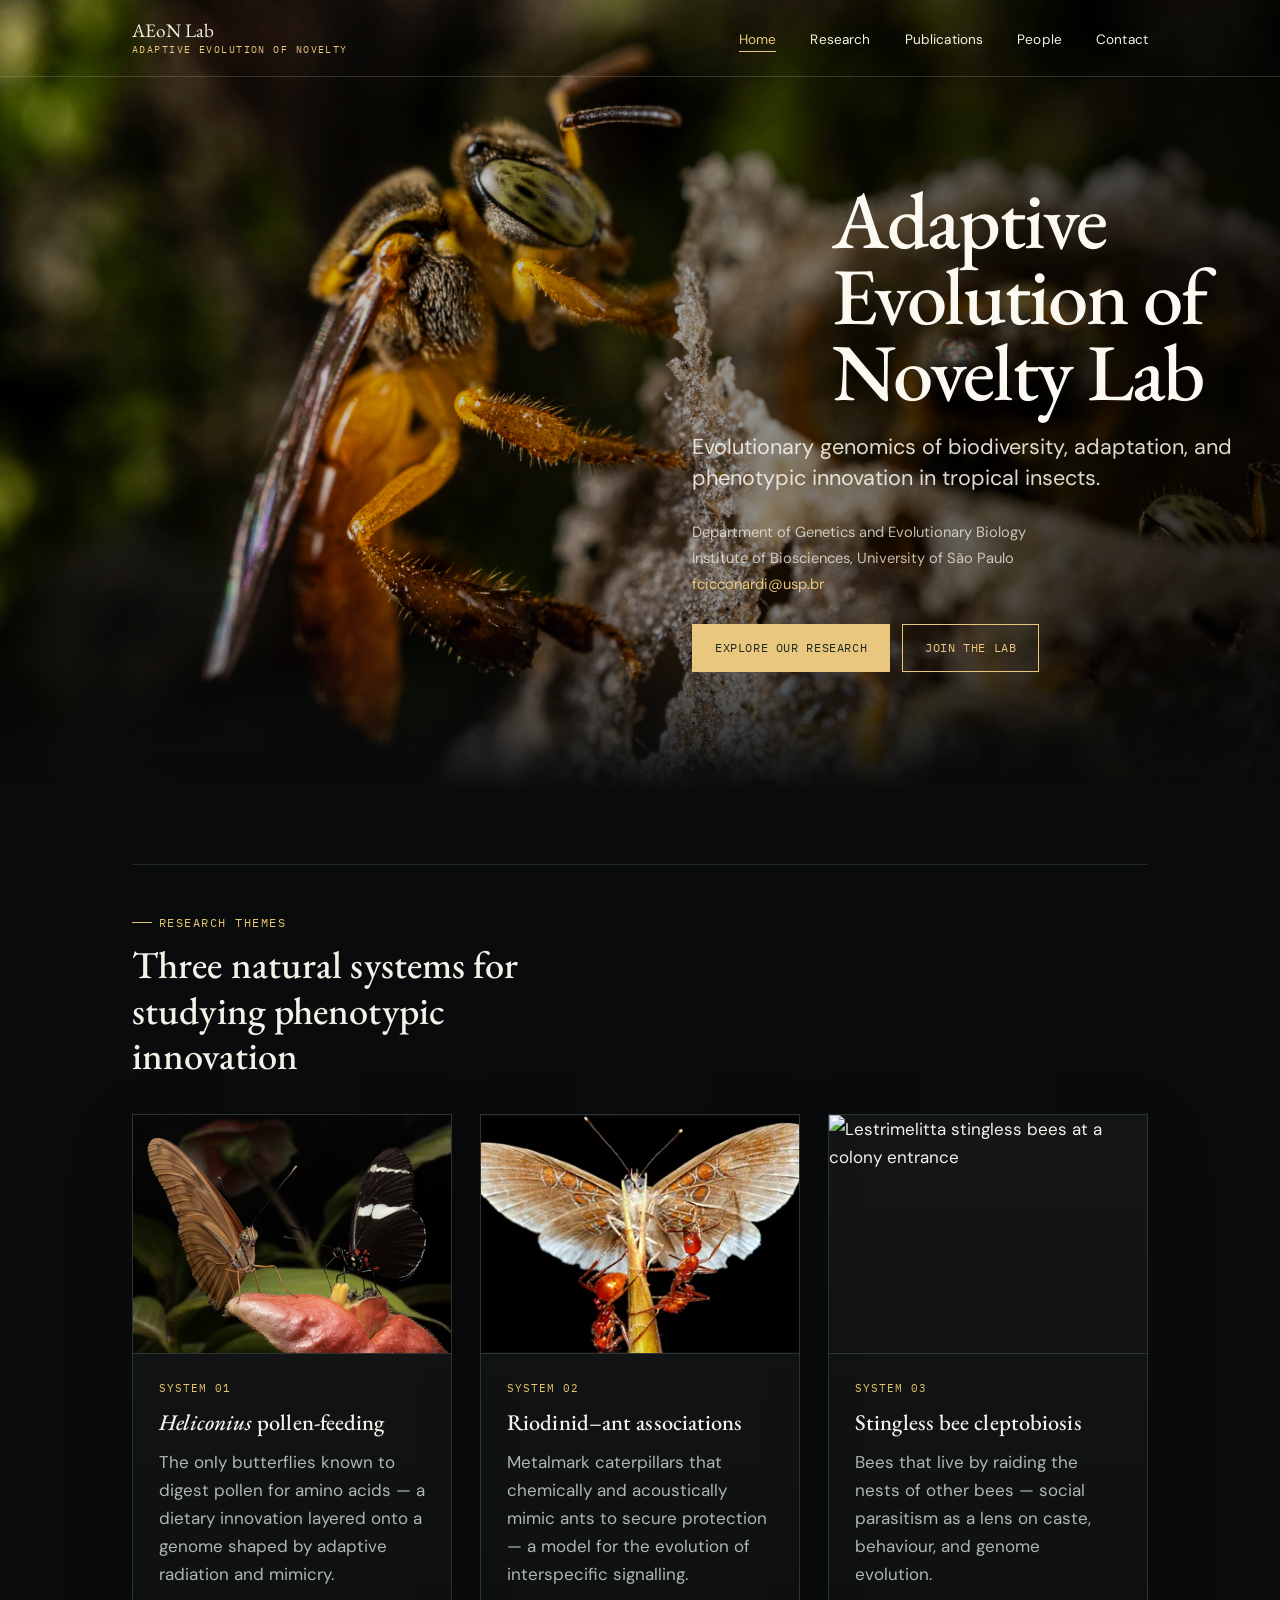
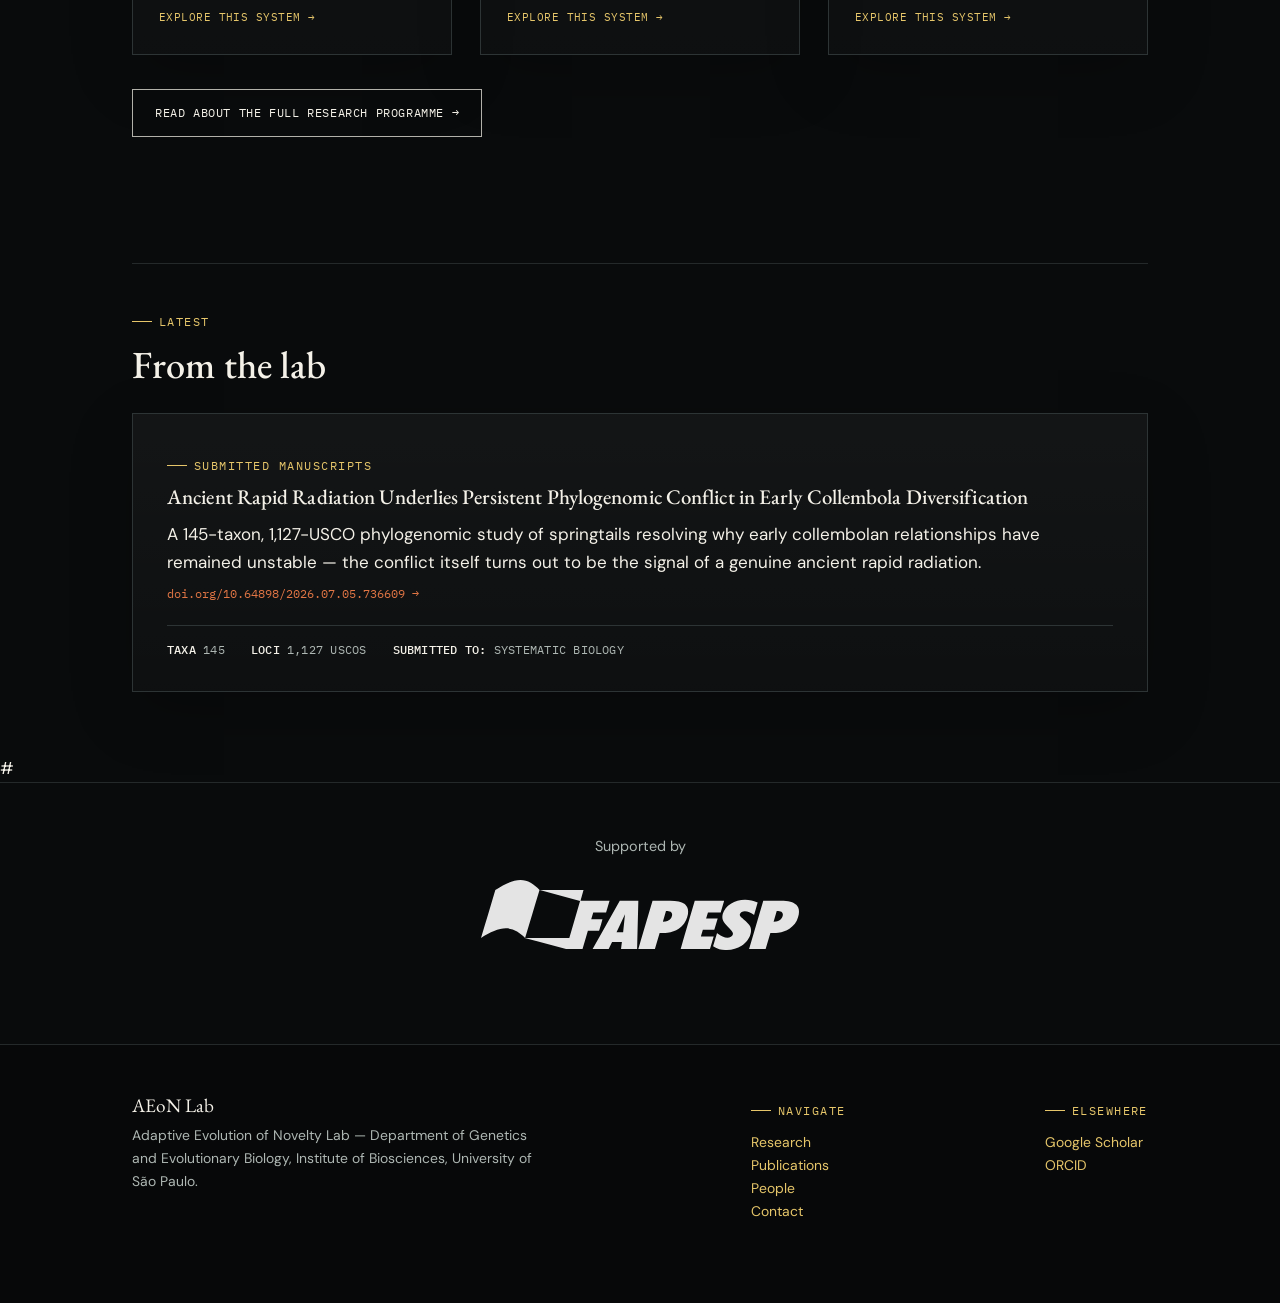
==== index.html @ 92f568a2 "Add new image to the gallery" ====
<!doctype html>
<html lang="en">
<head>
  <meta charset="UTF-8">
  <meta name="viewport" content="width=device-width, initial-scale=1">

  <title>AEoN Lab — Adaptive Evolution of Novelty Lab</title>
  <meta
    name="description"
    content="The Adaptive Evolution of Novelty Lab (AEoN Lab), led by Francesco Cicconardi at the University of São Paulo, studies evolutionary genomics and phenotypic innovation in tropical insects."
  >

  <link rel="stylesheet" href="css/style.css">
</head>
<body>

  <!-- ======================================================
       HERO
       A random image from the list at the bottom of this file
       is selected on each page load.
       ====================================================== -->
  <section class="photo-hero butterfly-hero">
    <header class="site on-photo">
      <nav class="wrap nav" aria-label="Primary navigation">
        <a class="brand" href="index.html">
          AEoN Lab
          <small>Adaptive Evolution of Novelty</small>
        </a>

        <button
          class="navtoggle"
          type="button"
          aria-label="Open navigation menu"
          aria-controls="primary-navigation"
          aria-expanded="false"
        >
          <span aria-hidden="true">☰</span>
        </button>

        <ul class="navlinks" id="primary-navigation">
          <li><a href="index.html" class="active" aria-current="page">Home</a></li>
          <li><a href="research.html">Research</a></li>
          <li><a href="publications.html">Publications</a></li>
          <li><a href="people.html">People</a></li>
          <li><a href="contact.html">Contact</a></li>
        </ul>
      </nav>
    </header>

    <div class="hero-inner">
      <h1>Adaptive Evolution of Novelty Lab</h1>

      <p class="tagline">
        Evolutionary genomics of biodiversity, adaptation, and phenotypic
        innovation in tropical insects.
      </p>

      <div class="meta-lines">
        Department of Genetics and Evolutionary Biology<br>
        Institute of Biosciences, University of São Paulo<br>
        <a href="mailto:fcicconardi@usp.br">fcicconardi@usp.br</a>
      </div>

      <div class="hero-actions">
        <a class="btn solid" href="research.html">Explore our research</a>
        <a class="btn" href="contact.html">Join the lab</a>
      </div>
    </div>
  </section>

  <!-- ======================================================
       CORE RESEARCH THEMES
       Side projects remain on research.html only.
       ====================================================== -->
  <section class="home-research">
    <div class="wrap">
      <div class="divider"></div>

      <span class="label-tag">Research themes</span>
      <h2 class="home-research-title">
        Three natural systems for studying phenotypic innovation
      </h2>

      <div class="research-theme-grid">
        <a class="research-theme-card" href="research.html#heliconius">
          <div class="research-theme-image-wrap">
            <img
              class="research-theme-image"
              src="img/heliconius.jpg"
              alt="Heliconius butterflies feeding on a flower"
            >
          </div>

          <div class="research-theme-content">
            <span class="tag">System 01</span>
            <h3><em>Heliconius</em> pollen-feeding</h3>
            <p>
              The only butterflies known to digest pollen for amino acids —
              a dietary innovation layered onto a genome shaped by adaptive
              radiation and mimicry.
            </p>
            <span class="card-link-text">Explore this system →</span>
          </div>
        </a>

        <a class="research-theme-card" href="research.html#riodinids">
          <div class="research-theme-image-wrap">
            <img
              class="research-theme-image"
              src="img/adelotypa-annulifera.webp"
              alt="Adelotypa annulifera riodinid butterfly associated with ants"
            >
          </div>

          <div class="research-theme-content">
            <span class="tag">System 02</span>
            <h3>Riodinid–ant associations</h3>
            <p>
              Metalmark caterpillars that chemically and acoustically mimic
              ants to secure protection — a model for the evolution of
              interspecific signalling.
            </p>
            <span class="card-link-text">Explore this system →</span>
          </div>
        </a>

        <a class="research-theme-card" href="research.html#meliponini">
          <div class="research-theme-image-wrap">
            <img
              class="research-theme-image"
              src="img/lestrimelitta.jpg"
              alt="Lestrimelitta stingless bees at a colony entrance"
            >
          </div>

          <div class="research-theme-content">
            <span class="tag">System 03</span>
            <h3>Stingless bee cleptobiosis</h3>
            <p>
              Bees that live by raiding the nests of other bees — social
              parasitism as a lens on caste, behaviour, and genome evolution.
            </p>
            <span class="card-link-text">Explore this system →</span>
          </div>
        </a>
      </div>

      <div class="research-program-link">
        <a class="btn" href="research.html">
          Read about the full research programme →
        </a>
      </div>
    </div>
  </section>

  <!-- ======================================================
       LATEST
       ====================================================== -->
  <section class="home-latest">
    <div class="wrap">
      <div class="divider"></div>

      <span class="label-tag">Latest</span>
      <h2 class="section-heading">From the lab</h2>

      <article class="specimen-card">
        <div class="label-tag">Submitted Manuscripts</div>

        <h3>
          Ancient Rapid Radiation Underlies Persistent Phylogenomic Conflict
          in Early Collembola Diversification
        </h3>

        <p>
          A 145-taxon, 1,127-USCO phylogenomic study of springtails resolving
          why early collembolan relationships have remained unstable — the
          conflict itself turns out to be the signal of a genuine ancient
          rapid radiation.
        </p>
        <a class="doi" href="https://doi.org/10.64898/2026.07.05.736609" target="_blank" rel="noopener">doi.org/10.64898/2026.07.05.736609 →</a>

        <div class="specimen-row">
          <span><b>Taxa</b> 145</span>
          <span><b>Loci</b> 1,127 USCOs</span>
          <span><b>Submitted to:</b> Systematic Biology</span>
        </div>
      </article>
    </div>
  </section>

#  <!-- ======================================================
       OPPORTUNITIES
       ====================================================== 
  <section class="home-opportunities">
    <div class="wrap">
      <div class="divider"></div>

      <span class="label-tag">Opportunities</span>
      <h2 class="section-heading">Join the AEoN Lab</h2>

      <p class="muted opportunities-intro">
        We are currently recruiting highly motivated researchers to join the
        laboratory at the University of São Paulo through FAPESP Technical
        Training Fellowships.
      </p>

      <div class="opportunities-grid">
        <article class="research-card">
          <span class="tag">TT-3 Fellowship</span>
          <h3>Molecular Biology &amp; Genomics</h3>
          <p class="muted">
            Laboratory-based research, including DNA/RNA extraction,
            sequencing, insect rearing, dissections, and support for
            comparative genomics and EcoEvoDevo projects.
          </p>

          <a
            class="btn"
            href="https://fapesp.br/oportunidades/interacoes-bioticas-como-motor-da-inovacao-fenotipica:-integrando-genomica-comparativa-e-eco-evo-devo/9542/"
            target="_blank"
            rel="noopener"
          >
            View position →
          </a>
        </article>

        <article class="research-card">
          <span class="tag">TT-4 Fellowship</span>
          <h3>Bioinformatics &amp; Computational Genomics</h3>
          <p class="muted">
            Genome assembly, comparative genomics, Linux servers, workflow
            development, large-scale sequencing data analysis, and
            computational biology.
          </p>

          <a
            class="btn"
            href="https://fapesp.br/oportunidades/interacoes-bioticas-como-motor-da-inovacao-fenotipica:-integrando-genomica-comparativa-e-eco-evo-devo/9543/"
            target="_blank"
            rel="noopener"
          >
            View position →
          </a>
        </article>
      </div>
    </div>
  </section> -->

  <!-- ======================================================
       FUNDER
       ====================================================== -->
  <section class="supporters">
    <div class="wrap">
      <p class="support-title">Supported by</p>

      <div class="support-logos">
        <a href="https://fapesp.br/en" target="_blank" rel="noopener">
          <img
            src="img/fapesp-white.svg"
            alt="FAPESP — São Paulo Research Foundation"
          >
        </a>
      </div>
    </div>
  </section>

  <!-- ======================================================
       FOOTER
       ====================================================== -->
  <footer class="site">
    <div class="wrap foot-grid">
      <div>
        <div class="brand footer-brand">AEoN Lab</div>
        <p class="muted footer-description">
          Adaptive Evolution of Novelty Lab — Department of Genetics and
          Evolutionary Biology, Institute of Biosciences, University of São Paulo.
        </p>
      </div>

      <div>
        <div class="label-tag">Navigate</div>
        <p>
          <a href="research.html">Research</a><br>
          <a href="publications.html">Publications</a><br>
          <a href="people.html">People</a><br>
          <a href="contact.html">Contact</a>
        </p>
      </div>

      <div>
        <div class="label-tag">Elsewhere</div>
        <p>
          <a
            href="https://scholar.google.com/citations?user=0gv1oysAAAAJ"
            target="_blank"
            rel="noopener"
          >Google Scholar</a><br>
          <a
            href="https://orcid.org/0000-0001-6509-6179"
            target="_blank"
            rel="noopener"
          >ORCID</a>
        </p>
      </div>
    </div>
  </footer>

  <script>
    (() => {
      const heroImages = [
        "img/hero.jpeg",
        "img/DSCF0964_.jpg",
        "img/DSCF1035_.jpg",
        "img/DSCF1105_.jpg",
        "img/DSCF1557_.jpg",
        "img/DSCF1675_.jpg",
        "img/DSCF0295-Enhanced-NR.jpg",
        "img/DSCF9661-Enhanced-NR.jpg"
      ];

      const hero = document.querySelector(".photo-hero");
      const chosenImage = heroImages[Math.floor(Math.random() * heroImages.length)];

      if (hero) {
        hero.style.backgroundImage = `
          linear-gradient(
            to right,
            rgba(0, 0, 0, 0.18) 0%,
            rgba(0, 0, 0, 0.25) 42%,
            rgba(0, 0, 0, 0.84) 100%
          ),
          url("${chosenImage}")
        `;
      }

      const toggle = document.querySelector(".navtoggle");
      const menu = document.querySelector(".navlinks");

      if (!toggle || !menu) return;

      const closeMenu = () => {
        menu.classList.remove("open");
        toggle.setAttribute("aria-expanded", "false");
        toggle.setAttribute("aria-label", "Open navigation menu");
        toggle.querySelector("span").textContent = "☰";
      };

      toggle.addEventListener("click", () => {
        const isOpen = menu.classList.toggle("open");
        toggle.setAttribute("aria-expanded", String(isOpen));
        toggle.setAttribute(
          "aria-label",
          isOpen ? "Close navigation menu" : "Open navigation menu"
        );
        toggle.querySelector("span").textContent = isOpen ? "×" : "☰";
      });

      menu.querySelectorAll("a").forEach((link) => {
        link.addEventListener("click", closeMenu);
      });

      document.addEventListener("keydown", (event) => {
        if (event.key === "Escape") closeMenu();
      });
    })();
  </script>

</body>
</html>
---- css/style.css ----
/* ===========================================================
   AEoN Lab — dark editorial design system
   =========================================================== */

@import url('https://fonts.googleapis.com/css2?family=EB+Garamond:ital,wght@0,400;0,500;0,600;1,400&family=DM+Sans:wght@400;500;700&family=IBM+Plex+Mono:wght@400;500&display=swap');

:root {
  --paper: #090b0c;
  --paper-line: #24292a;
  --panel: #111617;
  --panel-line: #2d3435;
  --ink: #f4f1e8;
  --ink-soft: #aeb7b3;
  --rust: #e27645;
  --rust-deep: #ff9a67;
  --gold: #e6c66a;
  --max: 1080px;
  --header-height: 76px;
}

/* ===========================================================
   Reset and base typography
   =========================================================== */

*,
*::before,
*::after {
  box-sizing: border-box;
}

html {
  scroll-behavior: smooth;
}

body {
  margin: 0;
  background: var(--paper);
  color: var(--ink);
  font-family: 'DM Sans', sans-serif;
  font-size: 17px;
  line-height: 1.65;
  -webkit-font-smoothing: antialiased;
  text-rendering: optimizeLegibility;
}

body::selection {
  background: rgba(230, 198, 106, 0.32);
  color: var(--ink);
}

img {
  display: block;
  max-width: 100%;
}

a {
  color: inherit;
}

h1,
h2,
h3,
h4 {
  margin: 0 0 0.5em;
  color: var(--ink);
  font-family: 'EB Garamond', serif;
  font-weight: 500;
  line-height: 1.18;
  letter-spacing: 0.1px;
}

h1 {
  font-size: clamp(2.4rem, 5vw, 3.6rem);
}

h2 {
  font-size: clamp(1.8rem, 3vw, 2.4rem);
}

h3 {
  font-size: 1.3rem;
}

p {
  margin: 0 0 1.15em;
  color: var(--ink);
}

section[id] {
  scroll-margin-top: 100px;
}

.wrap {
  width: min(100%, var(--max));
  margin: 0 auto;
  padding-inline: 32px;
}

.muted {
  color: var(--ink-soft);
}

.section-heading {
  max-width: 22ch;
  margin-bottom: 26px;
}

.divider {
  height: 1px;
  margin: 0 0 38px;
  background: var(--paper-line);
}

section {
  background: var(--paper);
}

.section-tight {
  padding: 32px 0;
}

/* ===========================================================
   Labels
   =========================================================== */

.label-tag {
  display: inline-flex;
  align-items: center;
  gap: 0.6em;
  margin-bottom: 0.9em;
  color: var(--gold);
  font-family: 'IBM Plex Mono', monospace;
  font-size: 0.72rem;
  letter-spacing: 0.13em;
  text-transform: uppercase;
}

.label-tag::before {
  content: '';
  display: inline-block;
  width: 20px;
  height: 1px;
  background: var(--gold);
}

.tag,
.research-card .tag {
  display: block;
  margin-bottom: 12px;
  color: var(--gold);
  font-family: 'IBM Plex Mono', monospace;
  font-size: 0.66rem;
  letter-spacing: 0.1em;
  text-transform: uppercase;
}

/* ===========================================================
   Navigation
   =========================================================== */

header.site {
  position: sticky;
  top: 0;
  z-index: 50;
  background: rgba(9, 11, 12, 0.92);
  border-bottom: 1px solid var(--paper-line);
  backdrop-filter: blur(10px);
  -webkit-backdrop-filter: blur(10px);
}

.nav {
  display: flex;
  align-items: center;
  justify-content: space-between;
  min-height: var(--header-height);
}

.brand {
  display: flex;
  flex-direction: column;
  color: var(--ink);
  font-family: 'EB Garamond', serif;
  font-size: 1.2rem;
  line-height: 1.1;
  text-decoration: none;
}

.brand small {
  margin-top: 4px;
  color: var(--gold);
  font-family: 'IBM Plex Mono', monospace;
  font-size: 0.6rem;
  letter-spacing: 0.15em;
  text-transform: uppercase;
}

.navlinks {
  display: flex;
  gap: 34px;
  margin: 0;
  padding: 0;
  list-style: none;
}

.navlinks a {
  padding-bottom: 3px;
  color: var(--ink-soft);
  border-bottom: 1px solid transparent;
  font-size: 0.85rem;
  letter-spacing: 0.01em;
  text-decoration: none;
  transition: color 0.18s ease, border-color 0.18s ease;
}

.navlinks a:hover,
.navlinks a.active {
  color: var(--gold);
  border-color: var(--gold);
}

.navtoggle {
  display: none;
  width: 44px;
  height: 44px;
  padding: 0;
  color: var(--ink);
  background: transparent;
  border: 0;
  font-size: 2rem;
  line-height: 1;
  cursor: pointer;
}

.navtoggle span {
  display: block;
  transform: translateY(-1px);
}

/* Transparent desktop navigation over the homepage image. */
header.site.on-photo {
  position: absolute;
  inset: 0 0 auto;
  z-index: 50;
  background: transparent;
  border-bottom-color: rgba(245, 241, 228, 0.16);
  backdrop-filter: none;
  -webkit-backdrop-filter: none;
}

header.site.on-photo .brand,
header.site.on-photo .navlinks a,
header.site.on-photo .navtoggle {
  color: #f5f1e4;
}

header.site.on-photo .brand small,
header.site.on-photo .navlinks a:hover,
header.site.on-photo .navlinks a.active {
  color: #e9c77e;
}

header.site.on-photo .navlinks a:hover,
header.site.on-photo .navlinks a.active {
  border-color: #e9c77e;
}

/* ===========================================================
   Buttons
   =========================================================== */

.btn {
  display: inline-flex;
  align-items: center;
  justify-content: center;
  gap: 8px;
  padding: 13px 22px;
  color: var(--ink);
  background: transparent;
  border: 1px solid rgba(244, 241, 232, 0.72);
  font-family: 'IBM Plex Mono', monospace;
  font-size: 0.76rem;
  letter-spacing: 0.05em;
  text-decoration: none;
  text-transform: uppercase;
  transition:
    color 0.18s ease,
    background 0.18s ease,
    border-color 0.18s ease,
    transform 0.18s ease;
}

.btn:hover {
  color: var(--paper);
  background: var(--ink);
  border-color: var(--ink);
  transform: translateY(-2px);
}

.btn.solid {
  color: #090b0c;
  background: var(--gold);
  border-color: var(--gold);
}

.btn.solid:hover {
  color: #090b0c;
  background: #fbf9f1;
  border-color: #fbf9f1;
}

/* ===========================================================
   Homepage hero
   =========================================================== */

.photo-hero.butterfly-hero {
  position: relative;
  display: flex;
  align-items: flex-end;
  min-height: 88vh;
  overflow: hidden;
  color: #f5f1e4;
  background-image:
    linear-gradient(
      to right,
      rgba(0, 0, 0, 0.18) 0%,
      rgba(0, 0, 0, 0.25) 42%,
      rgba(0, 0, 0, 0.84) 100%
    ),
    url('../img/hero.jpeg');
  background-position: center;
  background-repeat: no-repeat;
  background-size: cover;
}

.photo-hero.butterfly-hero::after {
  content: '';
  position: absolute;
  right: 0;
  bottom: 0;
  left: 0;
  z-index: 1;
  height: 210px;
  pointer-events: none;
  background: linear-gradient(
    to bottom,
    rgba(9, 11, 12, 0) 0%,
    rgba(9, 11, 12, 0.16) 25%,
    rgba(9, 11, 12, 0.6) 68%,
    var(--paper) 100%
  );
}

.hero-inner {
  position: relative;
  z-index: 2;
  display: flex;
  flex-direction: column;
  align-items: flex-end;
  width: 100%;
  max-width: 1500px;
  margin: 0 auto;
  padding: 110px 48px 120px;
}

.photo-hero h1,
.photo-hero .tagline,
.photo-hero .meta-lines,
.photo-hero .hero-actions {
  width: min(100%, 540px);
}

.photo-hero h1 {
  max-width: 10ch;
  margin-bottom: 0.28em;
  color: #fbf9f1;
  font-size: clamp(2.8rem, 6.3vw, 5.8rem);
  line-height: 0.94;
  letter-spacing: -0.025em;
}

.photo-hero .tagline {
  max-width: 38ch;
  margin-bottom: 24px;
  color: rgba(245, 241, 228, 0.9);
  font-size: clamp(1.05rem, 1.7vw, 1.35rem);
  line-height: 1.45;
}

.photo-hero .meta-lines {
  margin-bottom: 26px;
  color: rgba(245, 241, 228, 0.76);
  font-size: 0.92rem;
  line-height: 1.8;
}

.photo-hero .meta-lines a {
  color: #e9c77e;
  text-decoration: none;
}

.photo-hero .meta-lines a:hover {
  text-decoration: underline;
}

.hero-actions {
  display: flex;
  flex-wrap: wrap;
  gap: 12px;
}

.photo-hero .btn {
  color: #e9c77e;
  border-color: #e9c77e;
}

.photo-hero .btn:hover {
  color: #1d2a20;
  background: #e9c77e;
}

.photo-hero .btn.solid {
  color: #1d2a20;
  background: #e9c77e;
  border-color: #e9c77e;
}

.photo-hero .btn.solid:hover {
  background: #fbf9f1;
  border-color: #fbf9f1;
}

/* ===========================================================
   Homepage research themes
   =========================================================== */

.home-research {
  padding: 72px 0 64px;
}

.home-research-title {
  max-width: 24ch;
  margin-bottom: 36px;
}

.research-theme-grid {
  display: grid;
  grid-template-columns: repeat(3, minmax(0, 1fr));
  gap: 28px;
  align-items: stretch;
}

.research-theme-card {
  display: flex;
  flex-direction: column;
  min-width: 0;
  overflow: hidden;
  color: inherit;
  background: linear-gradient(
    180deg,
    rgba(255, 255, 255, 0.045),
    rgba(255, 255, 255, 0.018)
  );
  border: 1px solid var(--panel-line);
  text-decoration: none;
  box-shadow: 0 20px 60px rgba(0, 0, 0, 0.18);
  transition:
    transform 0.25s ease,
    border-color 0.25s ease,
    box-shadow 0.25s ease;
}

.research-theme-image-wrap {
  overflow: hidden;
  aspect-ratio: 4 / 3;
  border-bottom: 1px solid var(--panel-line);
}

.research-theme-image {
  width: 100%;
  height: 100%;
  object-fit: cover;
  object-position: center;
  transition: transform 0.5s ease;
}

.research-theme-content {
  display: flex;
  flex: 1;
  flex-direction: column;
  padding: 26px 26px 28px;
}

.research-theme-content h3 {
  margin-bottom: 12px;
  font-size: 1.4rem;
}

.research-theme-content p {
  margin: 0;
  color: var(--ink-soft);
}

.card-link-text {
  display: block;
  margin-top: auto;
  padding-top: 20px;
  color: var(--gold);
  font-family: 'IBM Plex Mono', monospace;
  font-size: 0.7rem;
  letter-spacing: 0.04em;
  text-transform: uppercase;
}

.research-program-link {
  margin-top: 34px;
}

@media (hover: hover) {
  .research-theme-card:hover {
    transform: translateY(-5px);
    border-color: var(--gold);
    box-shadow: 0 22px 55px rgba(0, 0, 0, 0.34);
  }

  .research-theme-card:hover .research-theme-image {
    transform: scale(1.035);
  }

  .research-theme-card:hover h3 {
    color: var(--gold);
  }
}

/* ===========================================================
   Cards and homepage sections
   =========================================================== */

.home-latest,
.home-opportunities {
  padding: 62px 0;
}

.specimen-card,
.field-panel,
.person-plate,
.contact-block,
.research-card {
  background: linear-gradient(
    180deg,
    rgba(255, 255, 255, 0.045),
    rgba(255, 255, 255, 0.018)
  );
  border: 1px solid var(--panel-line);
  box-shadow: 0 20px 60px rgba(0, 0, 0, 0.2);
}

.specimen-card {
  padding: 32px 34px;
}

.specimen-card > p:last-of-type {
  margin-bottom: 0;
}

.specimen-row {
  display: flex;
  flex-wrap: wrap;
  gap: 6px 26px;
  margin-top: 18px;
  padding-top: 14px;
  color: var(--ink-soft);
  border-top: 1px solid var(--panel-line);
  font-family: 'IBM Plex Mono', monospace;
  font-size: 0.72rem;
  letter-spacing: 0.02em;
  text-transform: uppercase;
}

.specimen-row span b {
  color: var(--ink);
  font-weight: 500;
}

.opportunities-intro {
  max-width: 60ch;
  margin-bottom: 40px;
}

.opportunities-grid {
  display: grid;
  grid-template-columns: repeat(2, minmax(0, 1fr));
  gap: 30px;
  align-items: stretch;
}

.research-card {
  display: flex;
  flex-direction: column;
  height: 100%;
  padding: 28px 26px;
}

.research-card h3 {
  margin-bottom: 0.4em;
}

.research-card .btn {
  align-self: flex-start;
  margin-top: auto;
}

/* ===========================================================
   Generic layouts used by secondary pages
   =========================================================== */

.grid-2 {
  display: grid;
  grid-template-columns: 1.15fr 0.85fr;
  gap: 64px;
}

.grid-3 {
  display: grid;
  grid-template-columns: repeat(3, minmax(0, 1fr));
  gap: 30px;
}

.hero {
  padding: 70px 0 28px;
}

.hero-grid {
  display: grid;
  grid-template-columns: 1.2fr 0.8fr;
  gap: 60px;
  align-items: center;
}

.hero h1 {
  margin-bottom: 0.35em;
}

.hero .lede {
  max-width: 48ch;
  color: var(--ink-soft);
  font-size: 1.1rem;
}

.field-panel {
  overflow: hidden;
}

.field-panel .band {
  height: 64px;
  background: repeating-linear-gradient(
    90deg,
    var(--rust) 0,
    var(--rust) 3px,
    transparent 3px,
    transparent 34px
  );
  border-bottom: 1px solid var(--panel-line);
  opacity: 0.85;
}

.field-panel .body {
  padding: 26px 28px 22px;
}

.field-panel h3 {
  margin-bottom: 0.5em;
  font-size: 1.05rem;
}

.field-panel dl {
  display: grid;
  grid-template-columns: auto 1fr;
  gap: 8px 16px;
  margin: 0;
  font-size: 0.86rem;
}

.field-panel dt {
  align-self: baseline;
  color: var(--gold);
  font-family: 'IBM Plex Mono', monospace;
  font-size: 0.68rem;
  letter-spacing: 0.06em;
  text-transform: uppercase;
}

.field-panel dd {
  margin: 0;
  color: var(--ink-soft);
}

.kicker-list {
  margin: 0;
  padding: 0;
  list-style: none;
}

.kicker-list li {
  display: flex;
  flex-wrap: wrap;
  align-items: baseline;
  justify-content: space-between;
  gap: 18px;
  padding: 16px 0;
  border-top: 1px solid var(--paper-line);
}

.kicker-list li:last-child {
  border-bottom: 1px solid var(--paper-line);
}

/* ===========================================================
   Research page
   =========================================================== */

.research-system {
  margin-bottom: 0;
  overflow: hidden;
}

.research-system-img {
  display: block;
  width: 100%;
  height: clamp(260px, 42vw, 520px);
  object-fit: cover;
  object-position: center;
  border: 1px solid var(--panel-line);
  border-bottom: 0;
  transition: transform 0.6s ease;
}

.research-system .specimen-card {
  border-top: 0;
}

@media (hover: hover) {
  .research-system:hover .research-system-img {
    transform: scale(1.015);
  }
}

.side-projects-section {
  padding: 55px 0;
}

.side-projects-heading {
  max-width: 24ch;
  margin-bottom: 16px;
}

.side-projects-intro {
  max-width: 68ch;
  margin-bottom: 34px;
}

.side-projects-grid {
  display: grid;
  grid-template-columns: repeat(2, minmax(0, 1fr));
  gap: 28px;
  align-items: stretch;
}

.side-project-card {
  display: flex;
  flex-direction: column;
  min-width: 0;
  overflow: hidden;
  background: linear-gradient(
    180deg,
    rgba(255, 255, 255, 0.045),
    rgba(255, 255, 255, 0.018)
  );
  border: 1px solid var(--panel-line);
  box-shadow: 0 20px 60px rgba(0, 0, 0, 0.2);
}

.side-project-image-wrap {
  overflow: hidden;
  aspect-ratio: 16 / 10;
  border-bottom: 1px solid var(--panel-line);
}

.side-project-image {
  width: 100%;
  height: 100%;
  object-fit: cover;
  object-position: center;
  transition: transform 0.55s ease;
}

.side-project-content {
  display: flex;
  flex: 1;
  flex-direction: column;
  padding: 28px 28px 24px;
}

.side-project-content h3 {
  margin-bottom: 14px;
  font-size: 1.55rem;
}

.side-project-meta {
  display: flex;
  flex-wrap: wrap;
  gap: 8px 22px;
  margin-top: auto;
  padding-top: 16px;
  color: var(--ink-soft);
  border-top: 1px solid var(--panel-line);
  font-family: 'IBM Plex Mono', monospace;
  font-size: 0.68rem;
  letter-spacing: 0.02em;
  text-transform: uppercase;
}

.side-project-meta b {
  color: var(--ink);
  font-weight: 500;
}

@media (hover: hover) {
  .side-project-card:hover .side-project-image {
    transform: scale(1.025);
  }
}

/* ===========================================================
   Publications page
   =========================================================== */

.pub {
  display: grid;
  grid-template-columns: 80px 1fr;
  gap: 22px;
  padding: 24px 0;
  border-bottom: 1px solid var(--paper-line);
}

.pub:first-child {
  padding-top: 0;
}

.pub .year {
  padding-top: 3px;
  color: var(--gold);
  font-family: 'IBM Plex Mono', monospace;
  font-size: 0.85rem;
}

.pub h3 {
  margin-bottom: 0.25em;
  font-size: 1.12rem;
}

.pub .authors {
  margin-bottom: 0.2em;
  color: var(--ink-soft);
  font-size: 0.87rem;
}

.pub .venue {
  color: var(--ink-soft);
  font-size: 0.85rem;
  font-style: italic;
}

/*
.pub a.doi {
  color: var(--rust);
  font-family: 'IBM Plex Mono', monospace;
  font-size: 0.74rem;
  text-decoration: none;
}

.pub a.doi:hover {
  text-decoration: underline;
}
*/

a.doi {
  display: inline-block;
  margin-top: 8px;

  color: var(--rust);
  font-family: 'IBM Plex Mono', monospace;
  font-size: 0.74rem;
  text-decoration: none;

  transition: color .2s ease;
}

a.doi:hover {
  color: var(--gold);
  text-decoration: underline;
}

/* ===========================================================
   People and contact pages
   =========================================================== */

.person {
  display: grid;
  grid-template-columns: 210px 1fr;
  gap: 40px;
  align-items: start;
}

.person-plate {
  display: flex;
  align-items: center;
  justify-content: center;
  aspect-ratio: 4 / 5;
}

.person-plate img {
  width: 100%;
  height: 100%;
  object-fit: cover;
}

.monogram {
  color: var(--rust);
  font-family: 'EB Garamond', serif;
  font-size: 3.4rem;
}

.contact-block {
  padding: 36px;
}

/* ===========================================================
   Funder and footer
   =========================================================== */

.supporters {
  padding: 52px 0 30px;
  border-top: 1px solid var(--paper-line);
}

.support-title {
  margin-bottom: 22px;
  color: var(--ink-soft);
  font-size: 0.9rem;
  text-align: center;
}

.support-logos {
  display: flex;
  align-items: center;
  justify-content: center;
  gap: 40px;
}

.support-logos img {
  width: auto;
  height: 70px;
  opacity: 0.9;
  transition: opacity 0.2s ease, transform 0.2s ease;
}

.support-logos img:hover {
  opacity: 1;
  transform: translateY(-2px);
}

footer.site {
  margin-top: 64px;
  padding: 50px 0 64px;
  color: var(--ink-soft);
  background: #070809;
  border-top: 1px solid var(--paper-line);
  font-size: 0.87rem;
}

footer.site a {
  color: var(--gold);
  text-decoration: none;
}

footer.site a:hover {
  text-decoration: underline;
}

.foot-grid {
  display: flex;
  flex-wrap: wrap;
  justify-content: space-between;
  gap: 44px;
}

.footer-brand {
  margin-bottom: 8px;
}

.footer-description {
  max-width: 42ch;
}

/* ===========================================================
   Responsive layout
   =========================================================== */

@media (max-width: 900px) {
  .hero-grid {
    grid-template-columns: 1fr;
  }

  .research-theme-grid {
    grid-template-columns: 1fr;
  }

  .research-theme-card {
    display: grid;
    grid-template-columns: minmax(230px, 38%) 1fr;
  }

  .research-theme-image-wrap {
    height: 100%;
    aspect-ratio: auto;
    border-right: 1px solid var(--panel-line);
    border-bottom: 0;
  }
}

@media (max-width: 860px) {
  .grid-2,
  .grid-3,
  .opportunities-grid,
  .side-projects-grid {
    grid-template-columns: 1fr;
  }
}

@media (max-width: 760px) {
  :root {
    --header-height: 72px;
  }

  .wrap {
    padding-inline: 24px;
  }

  .navtoggle {
    display: block;
  }

  /* The homepage header remains visible while the page scrolls. */
  header.site.on-photo {
    position: fixed;
    z-index: 1000;
    background: rgba(9, 11, 12, 0.58);
    border-bottom-color: rgba(255, 255, 255, 0.1);
    backdrop-filter: blur(22px) saturate(120%);
    -webkit-backdrop-filter: blur(22px) saturate(120%);
  }

  /* The same blurred dropdown works on both home and secondary pages. */
  .navlinks {
    position: absolute;
    top: 100%;
    right: 0;
    left: 0;
    z-index: 1001;
    display: flex;
    flex-direction: column;
    gap: 0;
    width: 100%;
    max-height: calc(100svh - var(--header-height));
    overflow-y: auto;
    padding: 8px 24px 20px;
    background: rgba(9, 11, 12, 0.74);
    border-bottom: 1px solid var(--paper-line);
    opacity: 0;
    visibility: hidden;
    pointer-events: none;
    transform: translateY(-12px);
    backdrop-filter: blur(24px) saturate(120%);
    -webkit-backdrop-filter: blur(24px) saturate(120%);
    transition:
      opacity 0.22s ease,
      transform 0.22s ease,
      visibility 0.22s ease;
  }

  .navlinks.open {
    opacity: 1;
    visibility: visible;
    pointer-events: auto;
    transform: translateY(0);
  }

  .navlinks a {
    display: block;
    padding: 15px 0;
    color: var(--ink);
    border-bottom: 1px solid rgba(255, 255, 255, 0.12);
    font-size: 1rem;
  }

  .photo-hero.butterfly-hero {
    min-height: 100svh;
    overflow: visible;
    background-position: 34% center;
  }

  .photo-hero.butterfly-hero::after {
    height: 180px;
  }

  .hero-inner {
    align-items: flex-start;
    padding: calc(var(--header-height) + 36px) 28px 72px;
  }

  .photo-hero h1 {
    max-width: 12ch;
    font-size: clamp(2.55rem, 12vw, 4.2rem);
  }

  .photo-hero h1,
  .photo-hero .tagline,
  .photo-hero .meta-lines,
  .photo-hero .hero-actions {
    width: 100%;
  }

  .hero-actions .btn {
    flex: 1 1 210px;
  }

  .home-research {
    padding: 56px 0 48px;
  }

  .home-latest,
  .home-opportunities {
    padding: 50px 0;
  }

  .research-system-img {
    height: 260px;
  }

  .research-system .specimen-card,
  .specimen-card,
  .contact-block {
    padding: 26px 22px;
  }

  .side-projects-section {
    padding: 42px 0;
  }

  footer.site {
    margin-top: 48px;
  }
}

@media (max-width: 600px) {
  .research-theme-card {
    display: flex;
  }

  .research-theme-image-wrap {
    aspect-ratio: 4 / 3;
    height: auto;
    border-right: 0;
    border-bottom: 1px solid var(--panel-line);
  }

  .research-theme-content {
    padding: 22px;
  }

  .side-project-image-wrap {
    aspect-ratio: 4 / 3;
  }

  .side-project-content {
    padding: 24px 22px 22px;
  }

  .pub {
    grid-template-columns: 1fr;
    gap: 4px;
  }

  .person {
    grid-template-columns: 1fr;
  }

  .support-logos img {
    height: 58px;
  }
}

@media (prefers-reduced-motion: reduce) {
  *,
  *::before,
  *::after {
    scroll-behavior: auto !important;
    animation-duration: 0.01ms !important;
    animation-iteration-count: 1 !important;
    transition-duration: 0.01ms !important;
  }
}
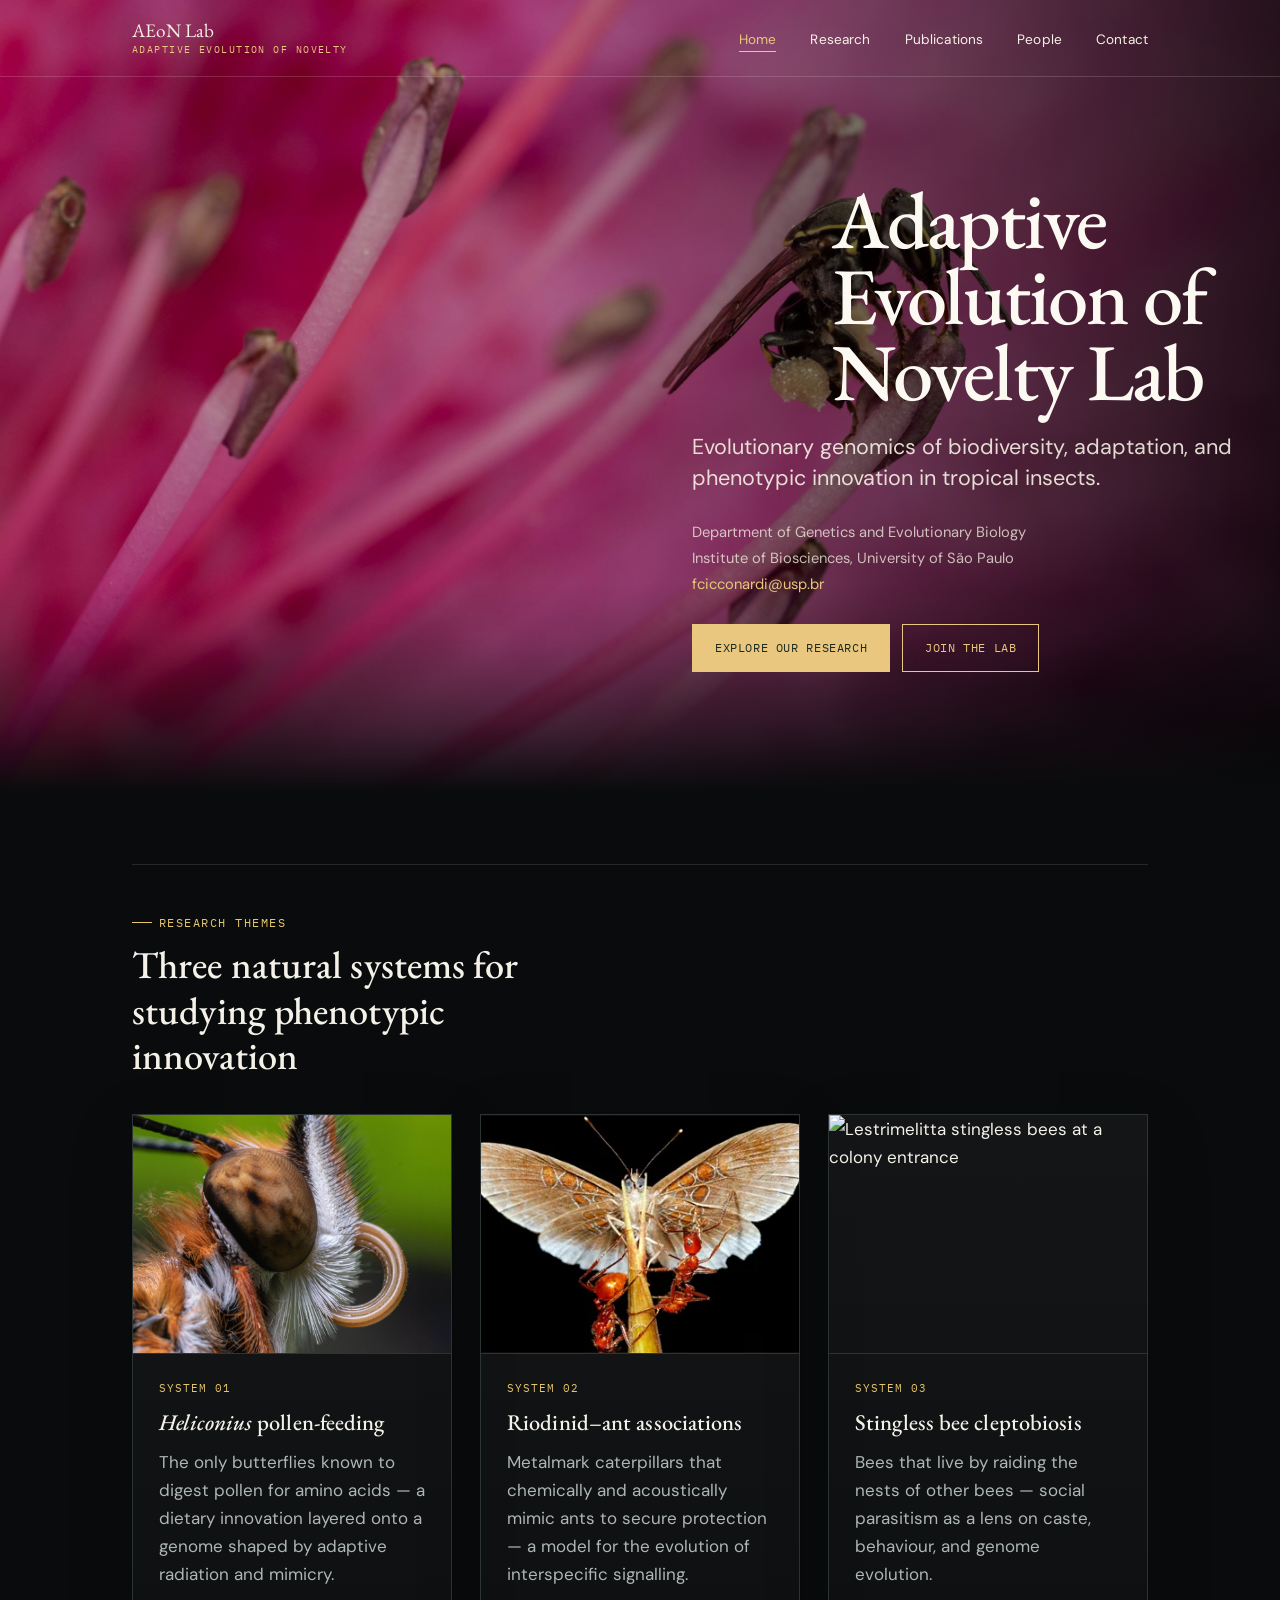
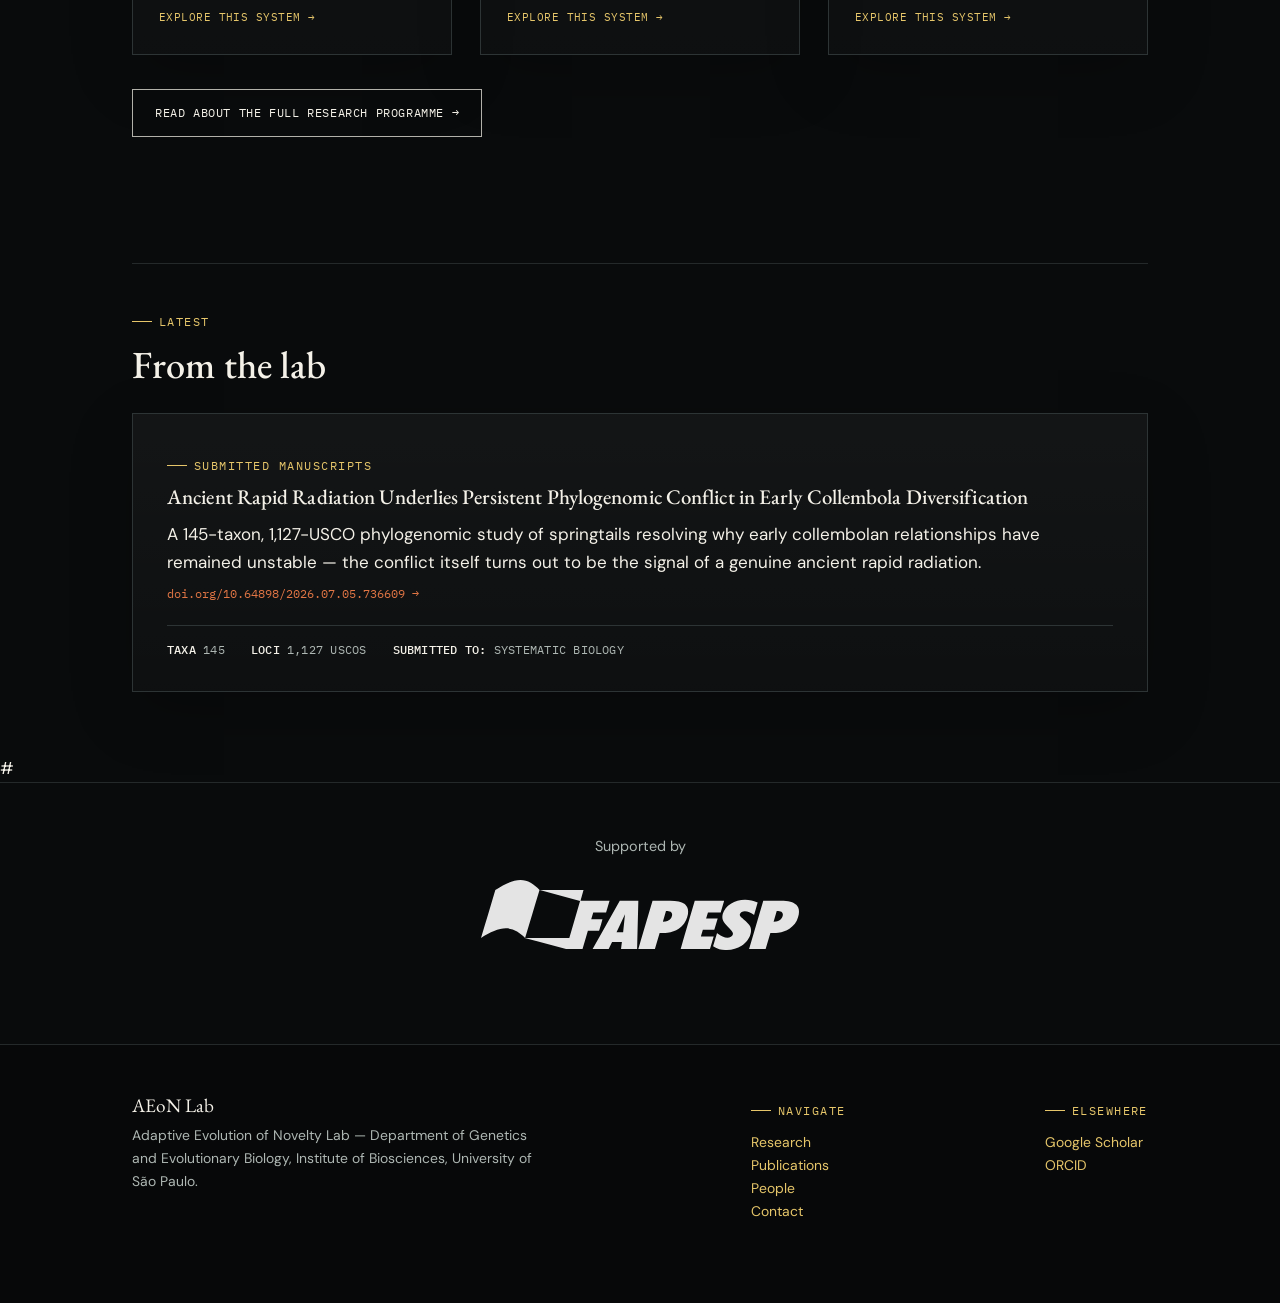
==== commit ca3d54cc: "Update image source for heliconius in index.html" ====
--- a/index.html
+++ b/index.html
@@ -86,7 +86,7 @@
           <div class="research-theme-image-wrap">
             <img
               class="research-theme-image"
-              src="img/heliconius.jpg"
+              src="img/DSCF1675_.jpg"
               alt="Heliconius butterflies feeding on a flower"
             >
           </div>
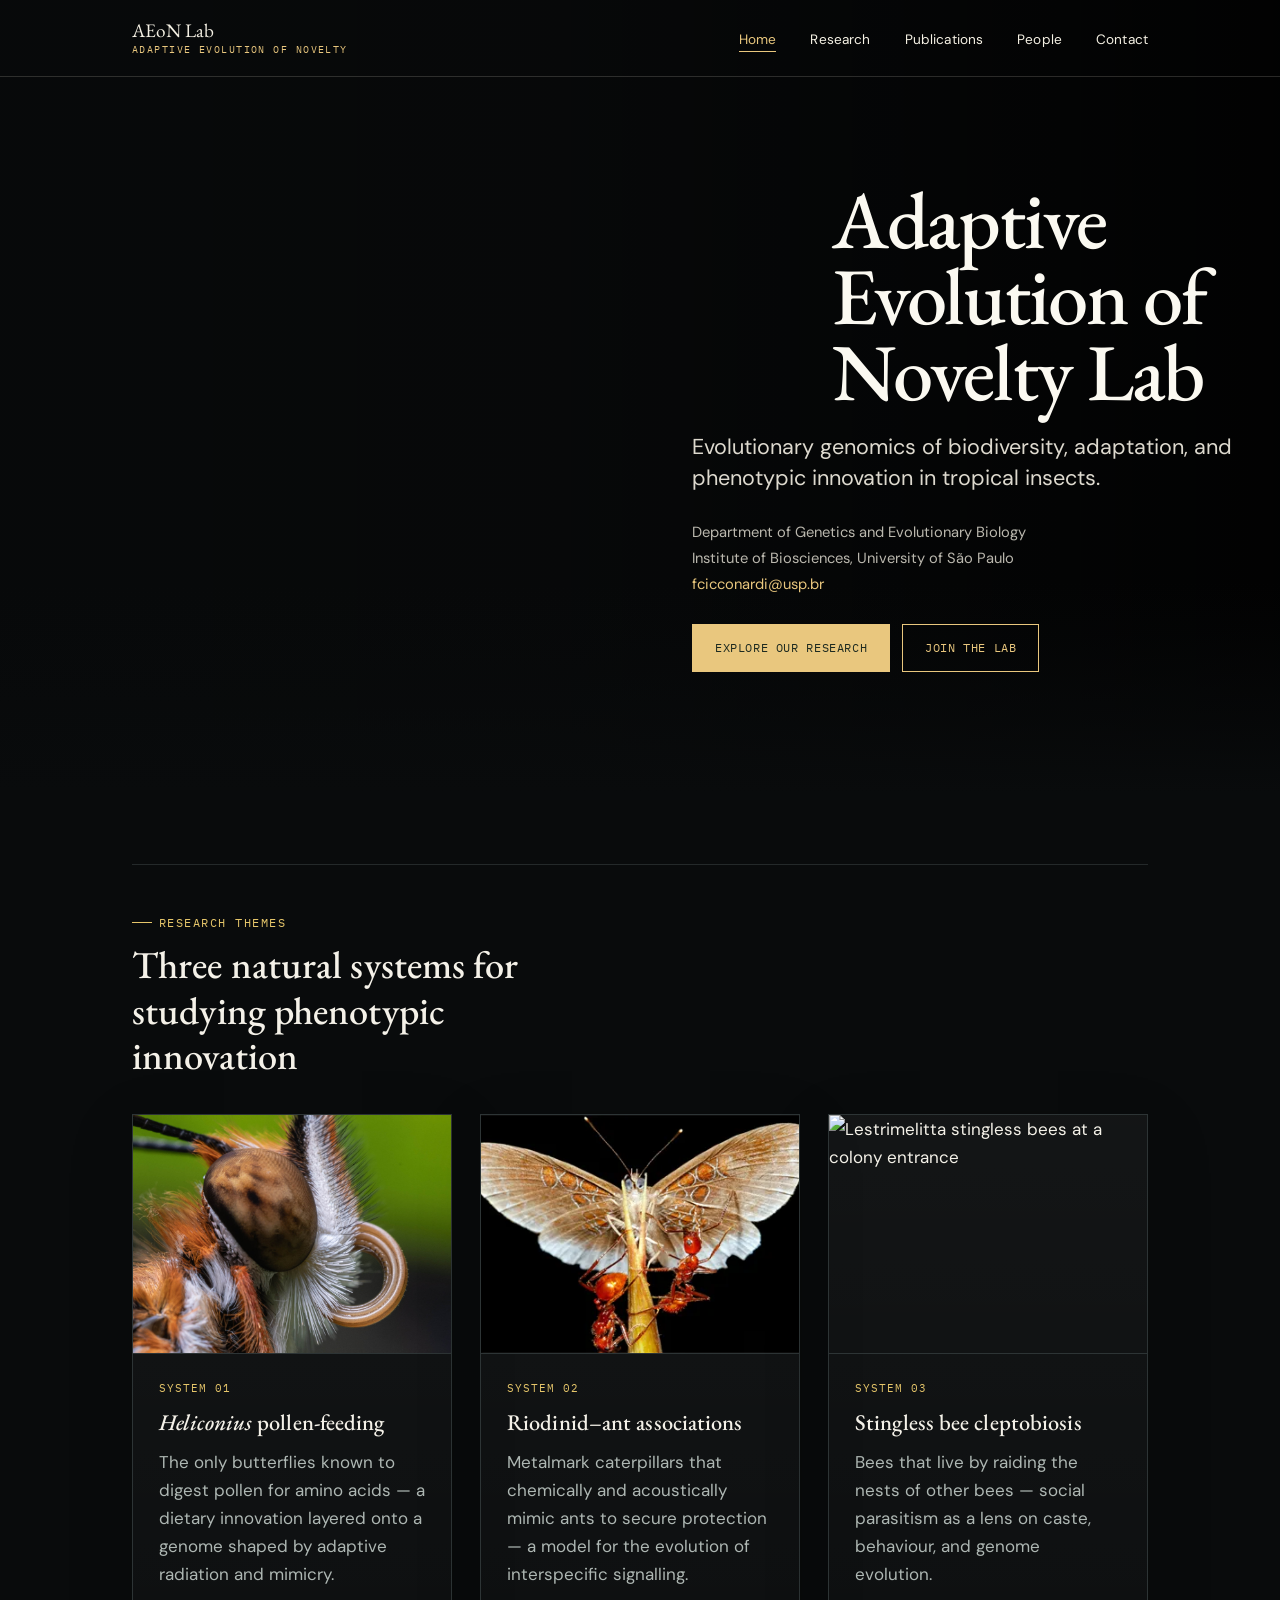
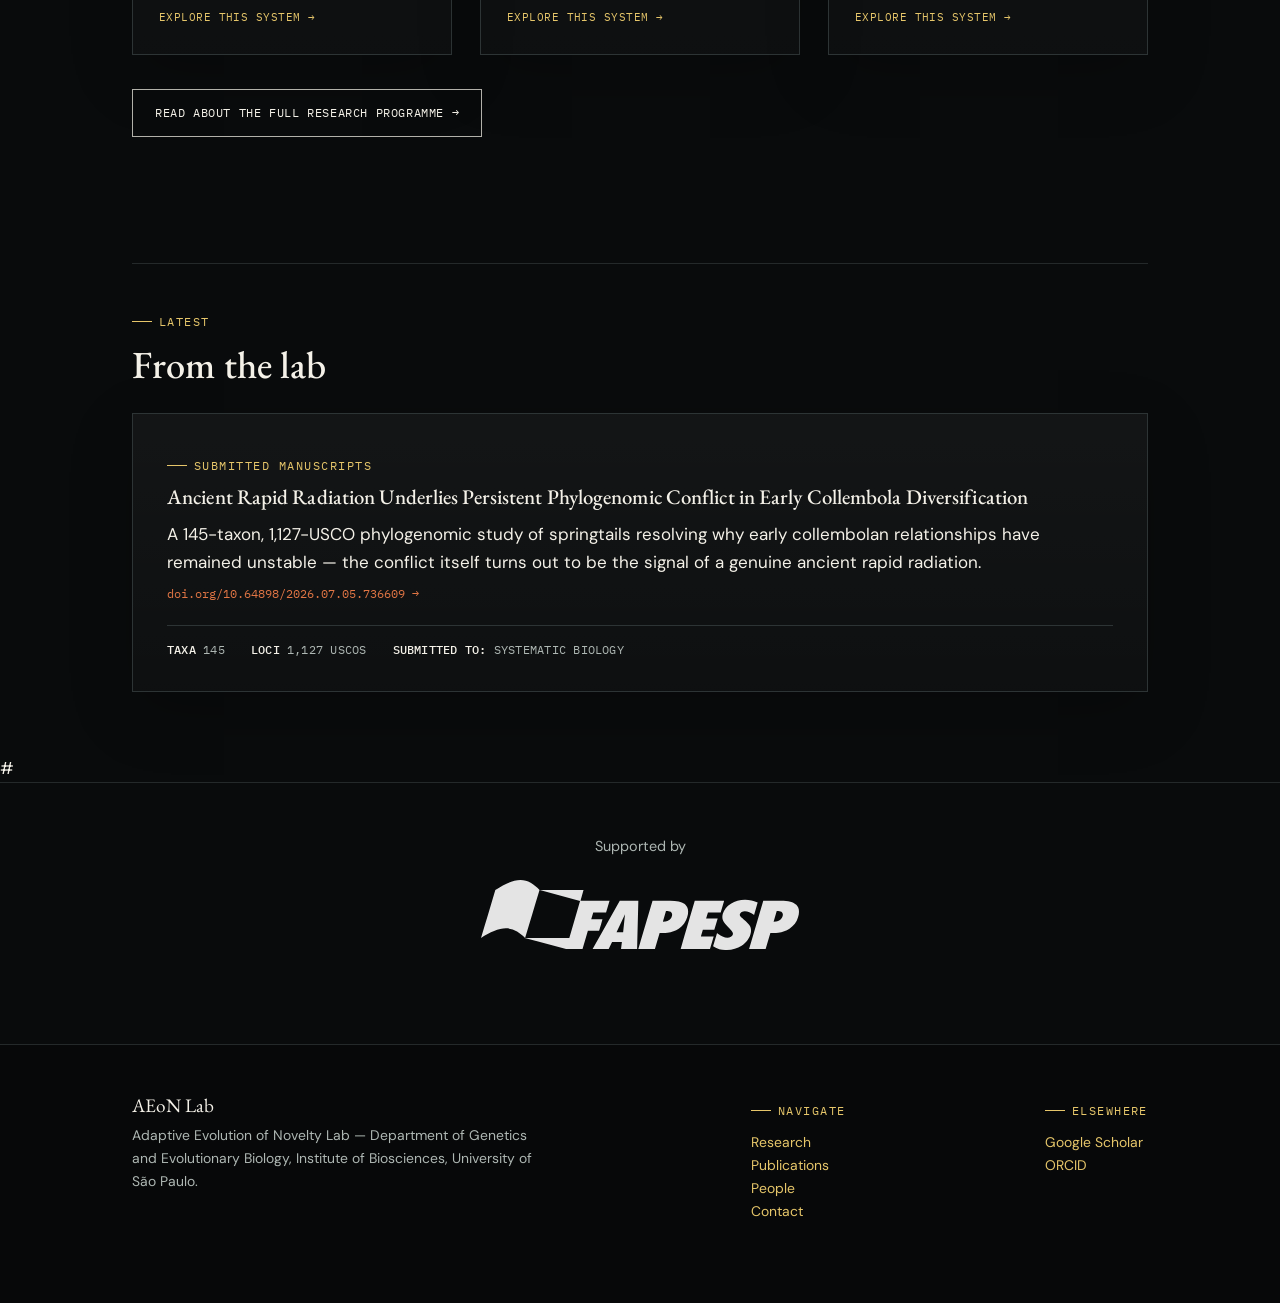
==== commit 6256009b: "Update index.html" ====
--- a/index.html
+++ b/index.html
@@ -314,7 +314,6 @@
         "img/DSCF1105_.jpg",
         "img/DSCF1557_.jpg",
         "img/DSCF1675_.jpg",
-        "img/DSCF0295-Enhanced-NR.jpg",
         "img/DSCF9661-Enhanced-NR.jpg"
       ];
 
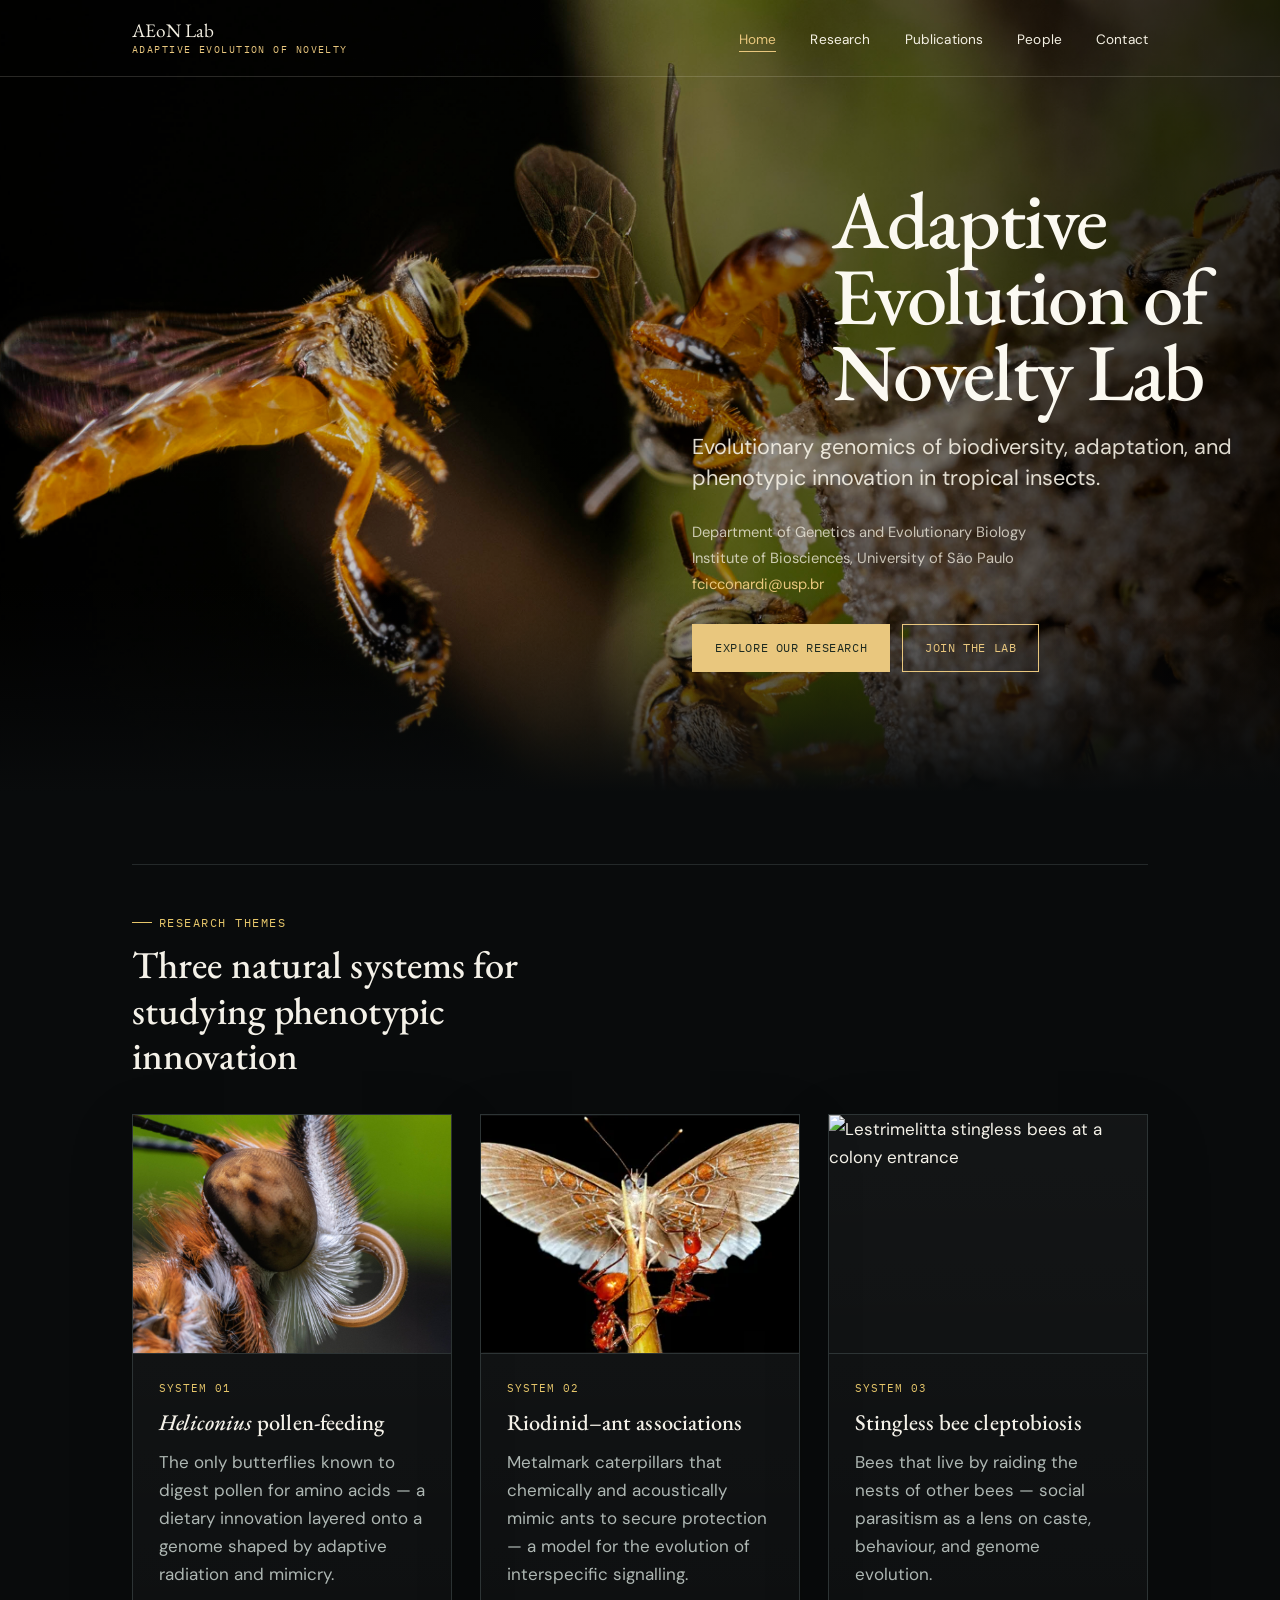
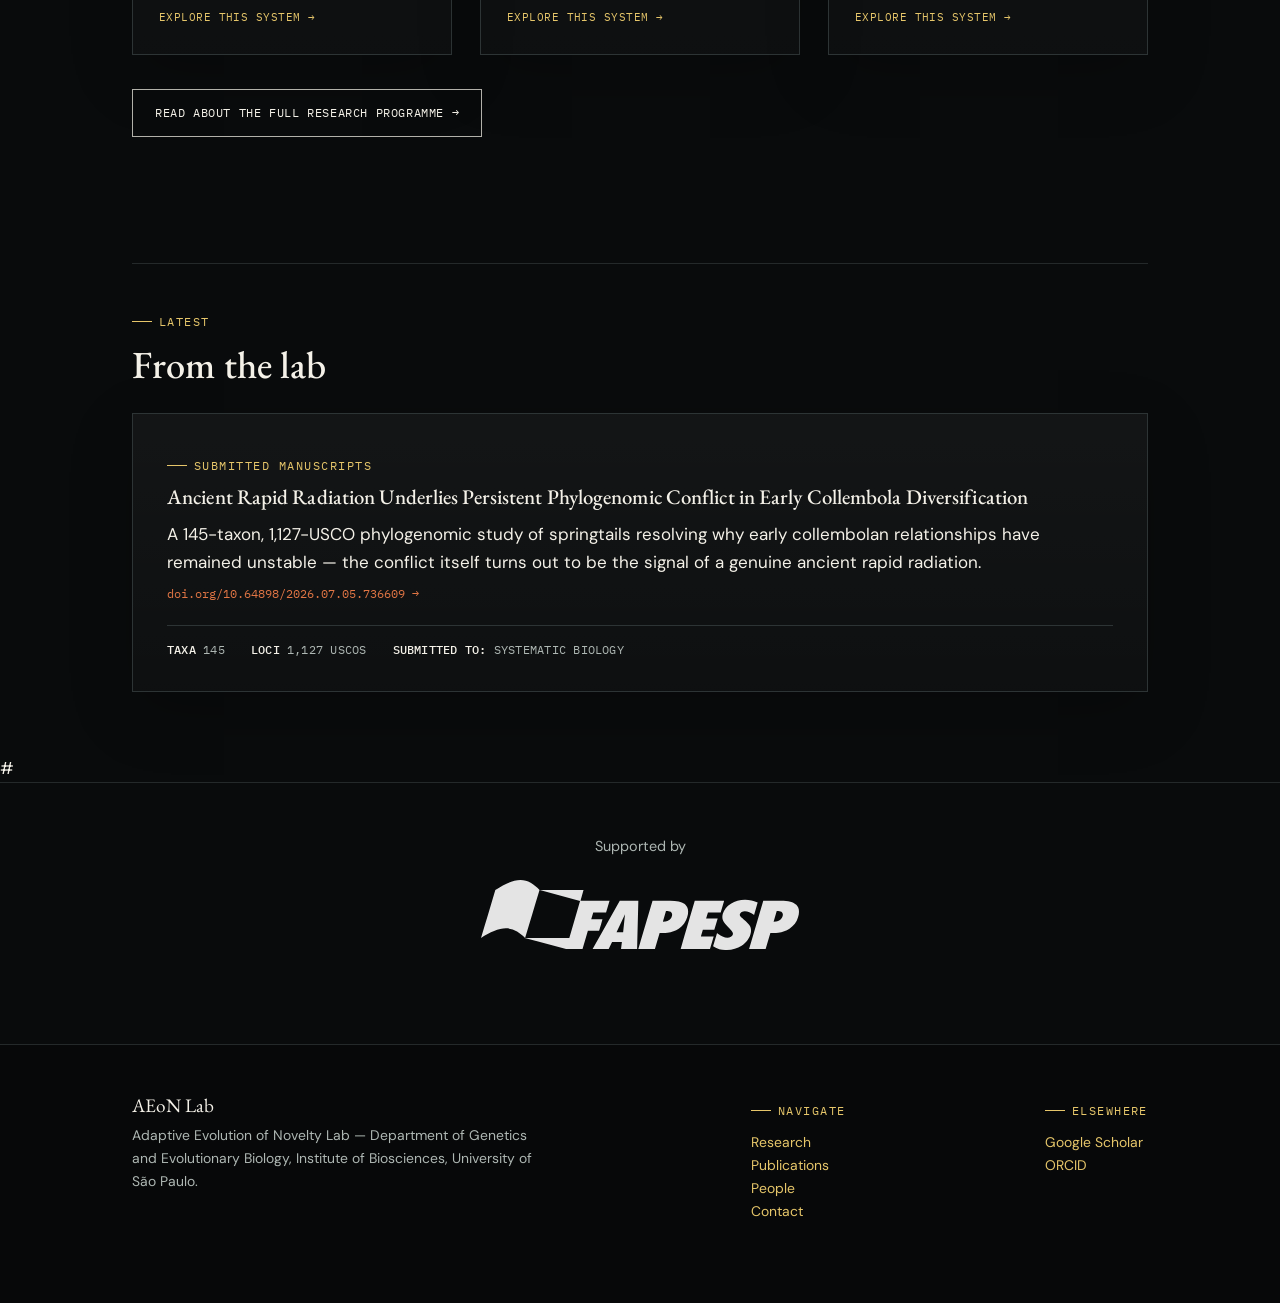
==== commit 8eae9478: "Update index.html" ====
--- a/index.html
+++ b/index.html
@@ -314,6 +314,7 @@
         "img/DSCF1105_.jpg",
         "img/DSCF1557_.jpg",
         "img/DSCF1675_.jpg",
+        "img/DSCF1664_.jpg",
         "img/DSCF9661-Enhanced-NR.jpg"
       ];
 
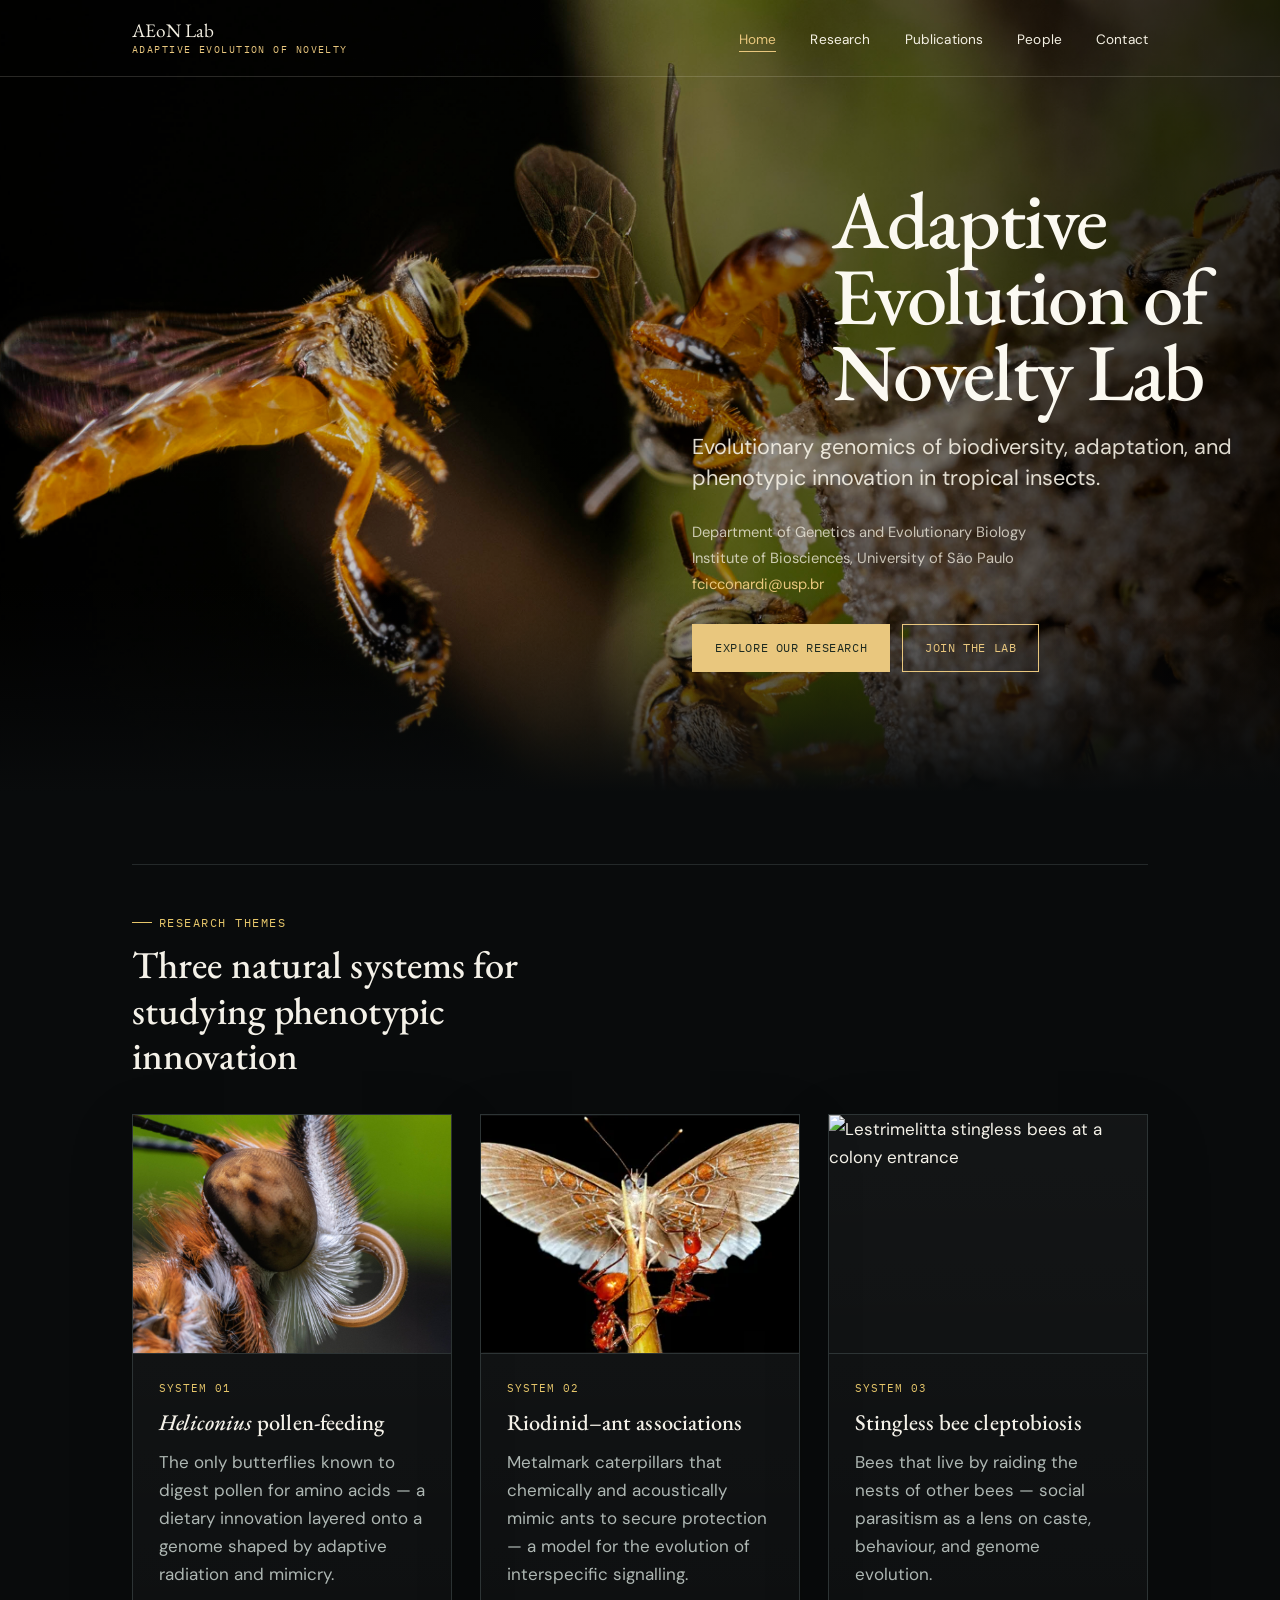
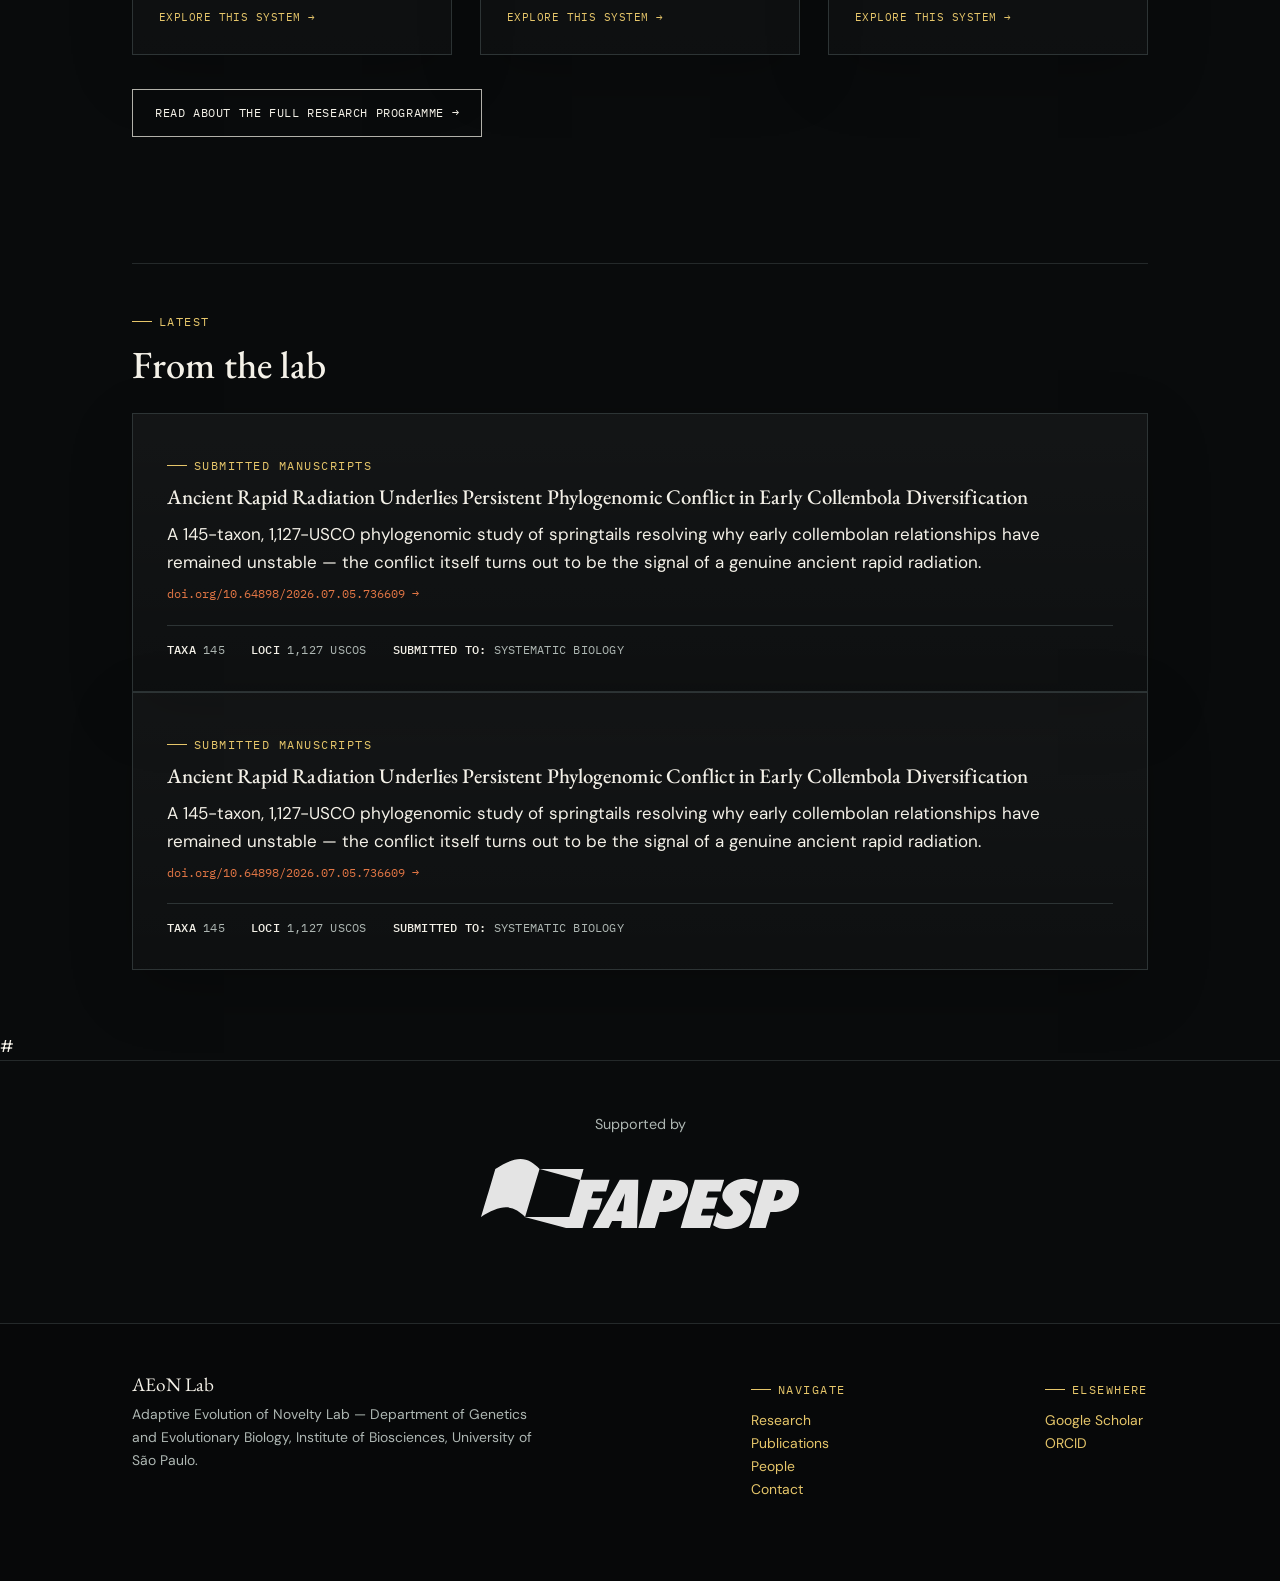
==== commit 652753d2: "Update index.html" ====
--- a/index.html
+++ b/index.html
@@ -163,6 +163,29 @@
       <span class="label-tag">Latest</span>
       <h2 class="section-heading">From the lab</h2>
 
+      <article class="specimen-card">
+        <div class="label-tag">Submitted Manuscripts</div>
+
+        <h3>
+          Ancient Rapid Radiation Underlies Persistent Phylogenomic Conflict
+          in Early Collembola Diversification
+        </h3>
+
+        <p>
+          A 145-taxon, 1,127-USCO phylogenomic study of springtails resolving
+          why early collembolan relationships have remained unstable — the
+          conflict itself turns out to be the signal of a genuine ancient
+          rapid radiation.
+        </p>
+        <a class="doi" href="https://doi.org/10.64898/2026.07.05.736609" target="_blank" rel="noopener">doi.org/10.64898/2026.07.05.736609 →</a>
+
+        <div class="specimen-row">
+          <span><b>Taxa</b> 145</span>
+          <span><b>Loci</b> 1,127 USCOs</span>
+          <span><b>Submitted to:</b> Systematic Biology</span>
+        </div>
+      </article>
+      
       <article class="specimen-card">
         <div class="label-tag">Submitted Manuscripts</div>
 
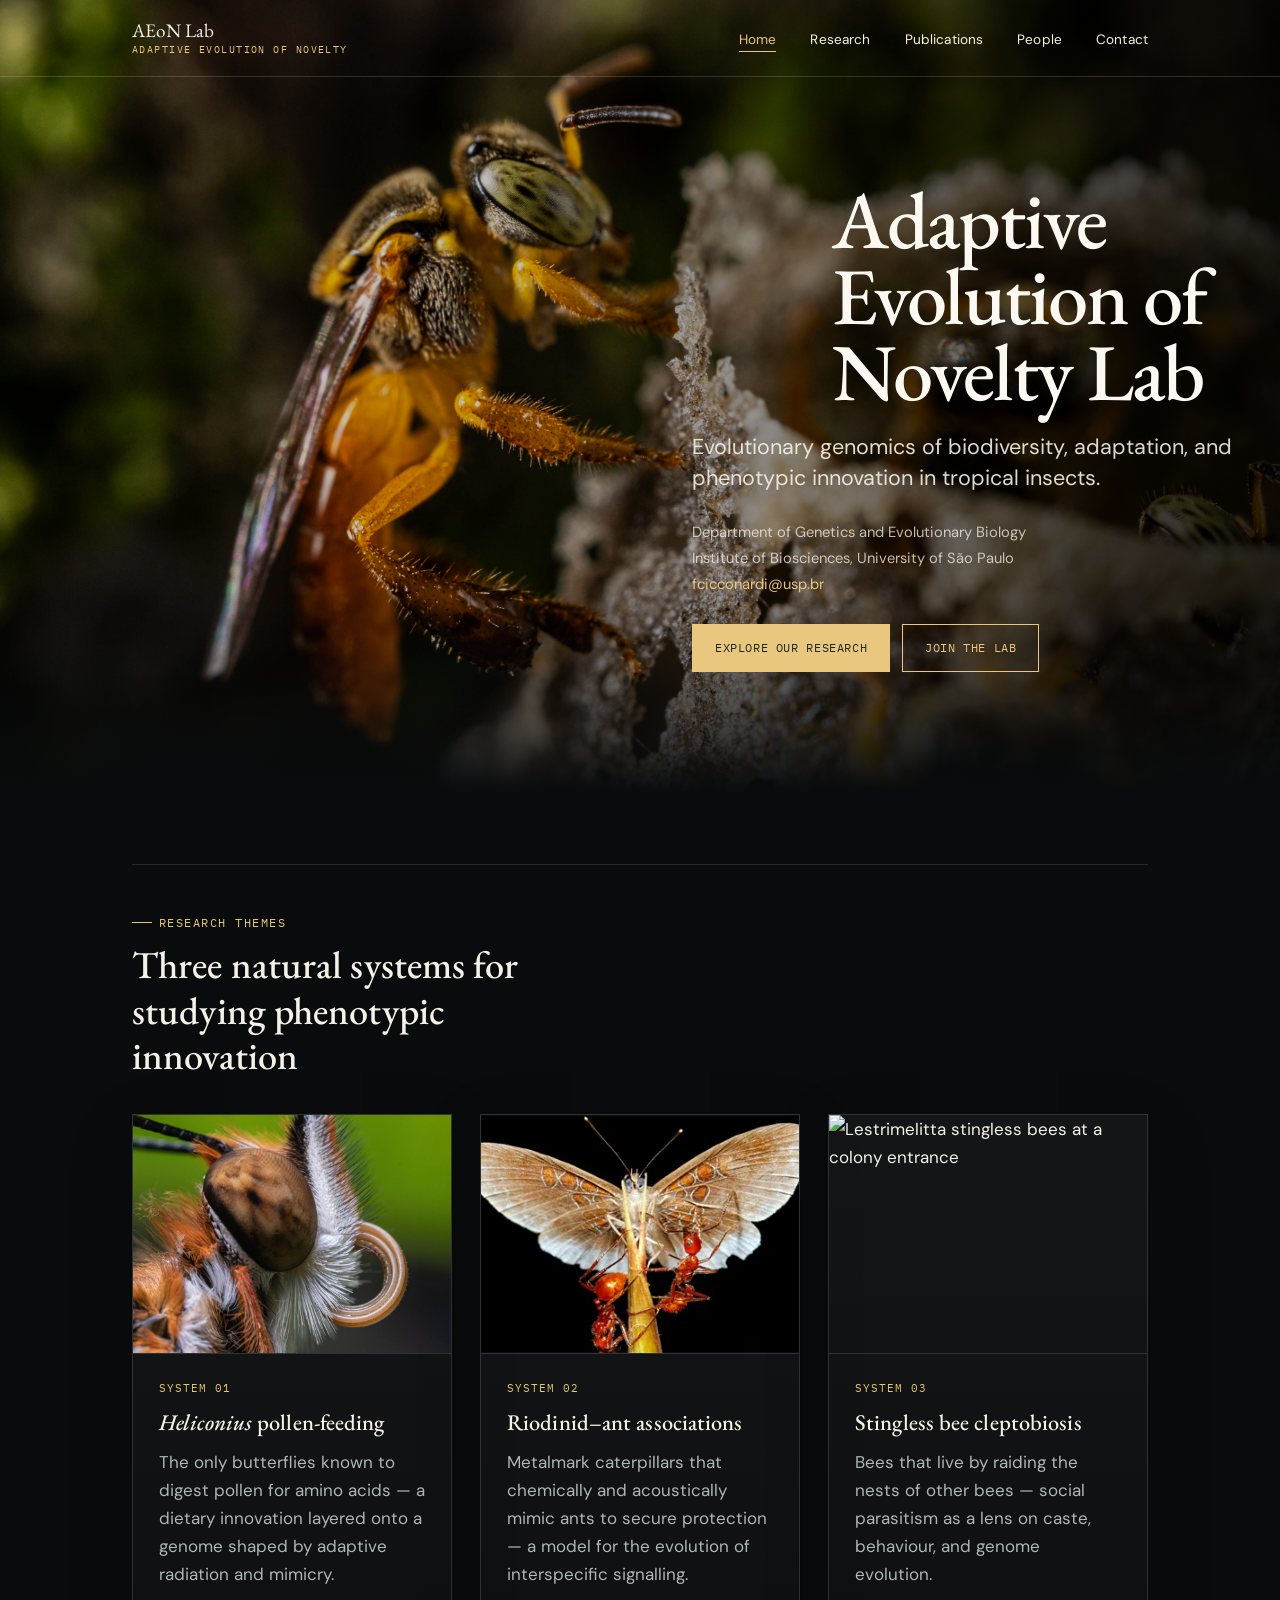
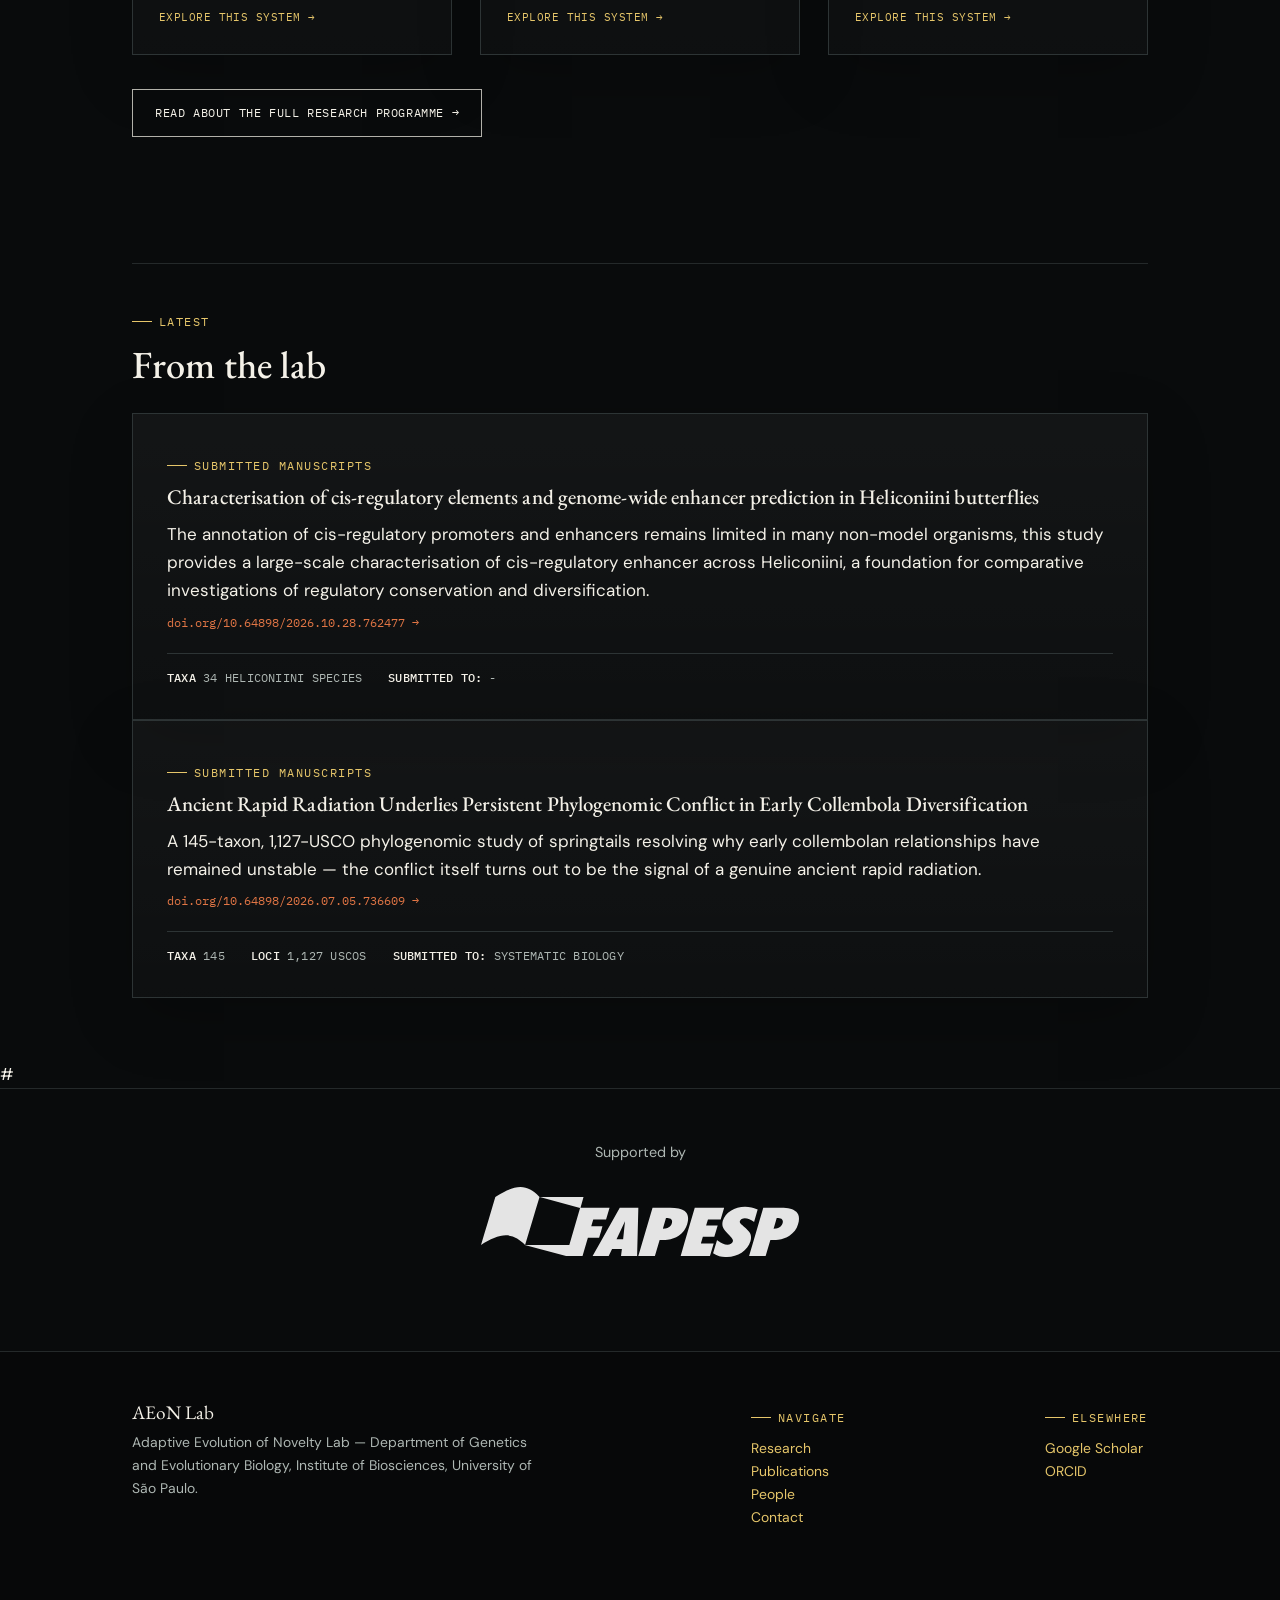
==== commit 5c5c7cf2: "Revise manuscript details in index.html Updated manuscript title and abstract for clarity. Changed D" ====
--- a/index.html
+++ b/index.html
@@ -167,22 +167,17 @@
         <div class="label-tag">Submitted Manuscripts</div>
 
         <h3>
-          Ancient Rapid Radiation Underlies Persistent Phylogenomic Conflict
-          in Early Collembola Diversification
+          Characterisation of cis-regulatory elements and genome-wide enhancer prediction in Heliconiini butterflies
         </h3>
 
         <p>
-          A 145-taxon, 1,127-USCO phylogenomic study of springtails resolving
-          why early collembolan relationships have remained unstable — the
-          conflict itself turns out to be the signal of a genuine ancient
-          rapid radiation.
-        </p>
-        <a class="doi" href="https://doi.org/10.64898/2026.07.05.736609" target="_blank" rel="noopener">doi.org/10.64898/2026.07.05.736609 →</a>
+          The annotation of cis-regulatory promoters and enhancers remains limited in many non-model organisms, this study provides a large-scale characterisation of cis-regulatory enhancer across Heliconiini, a foundation for comparative investigations of regulatory conservation and diversification.
+        </p>
+        <a class="doi" href="https://doi.org/10.64898/2026.10.28.762477" target="_blank" rel="noopener">doi.org/10.64898/2026.10.28.762477 →</a>
 
         <div class="specimen-row">
-          <span><b>Taxa</b> 145</span>
-          <span><b>Loci</b> 1,127 USCOs</span>
-          <span><b>Submitted to:</b> Systematic Biology</span>
+          <span><b>Taxa</b> 34 Heliconiini species</span>
+          <span><b>Submitted to:</b> -</span>
         </div>
       </article>
       
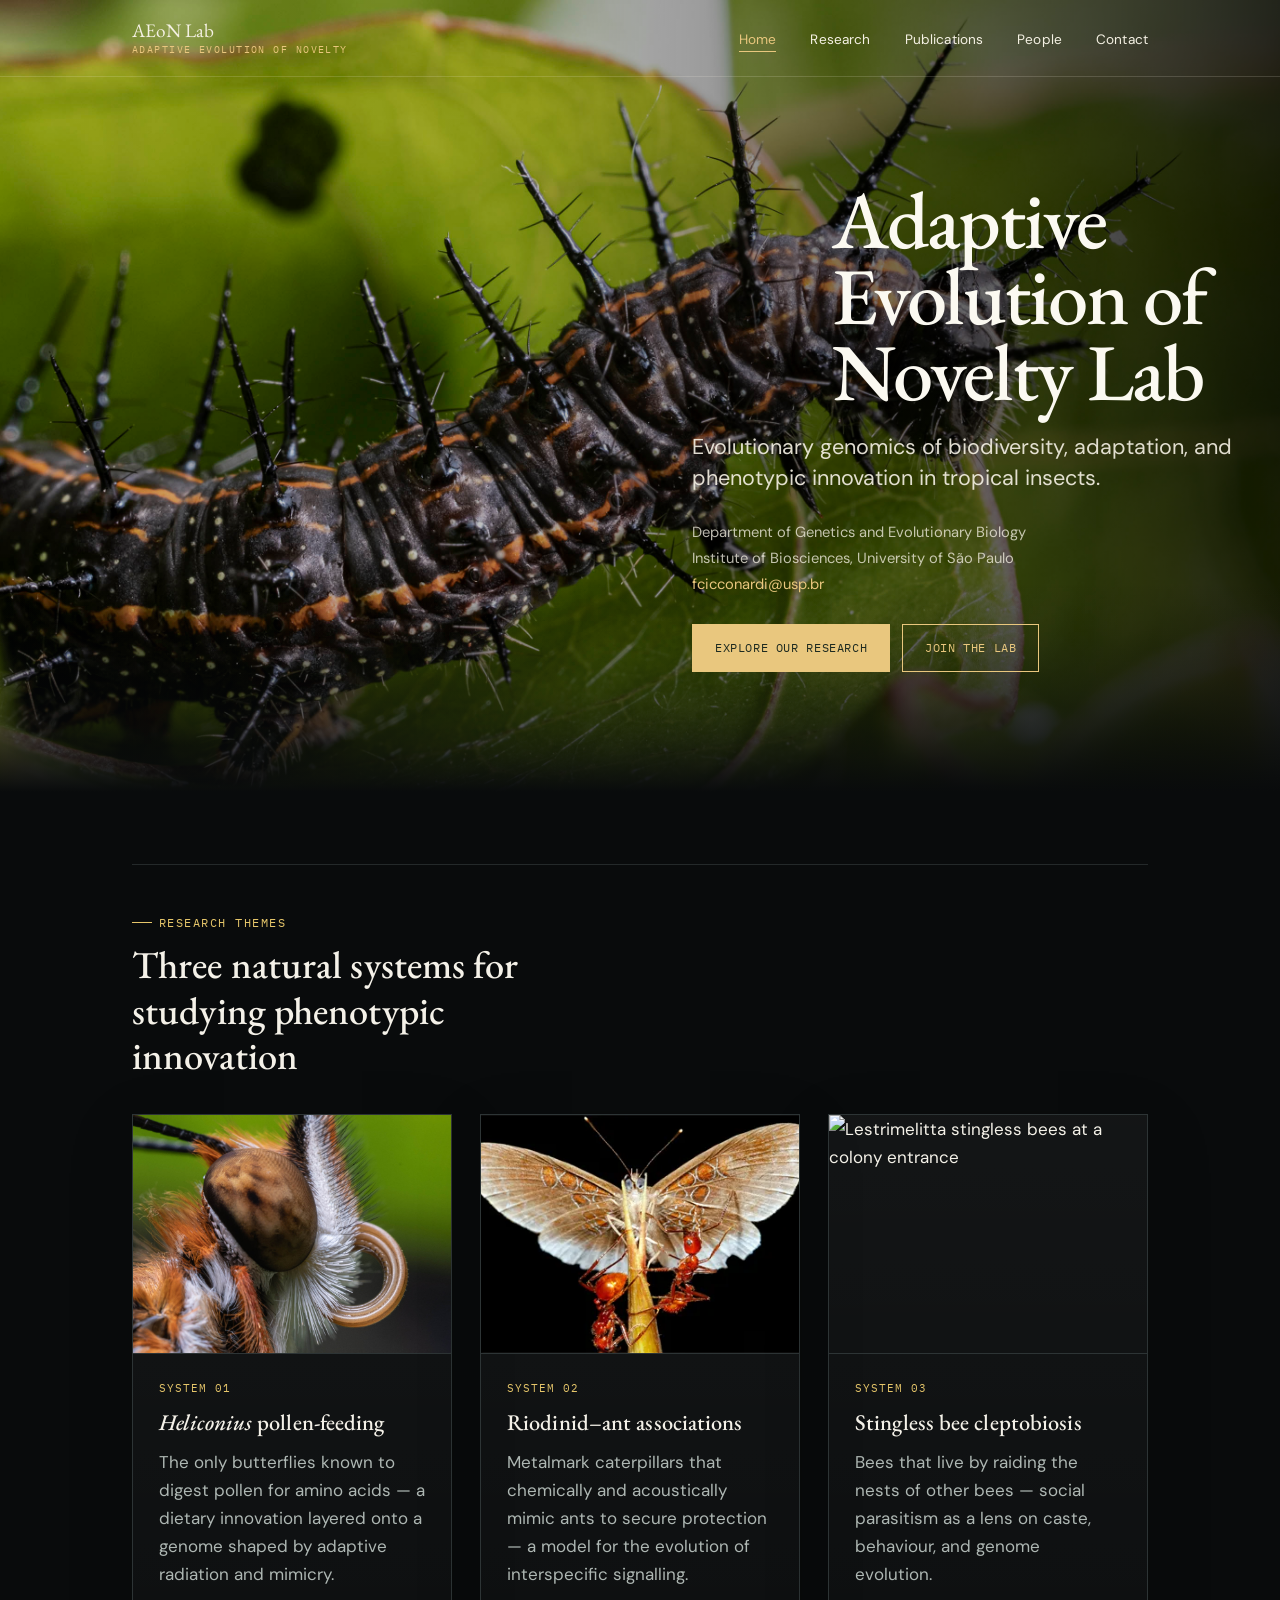
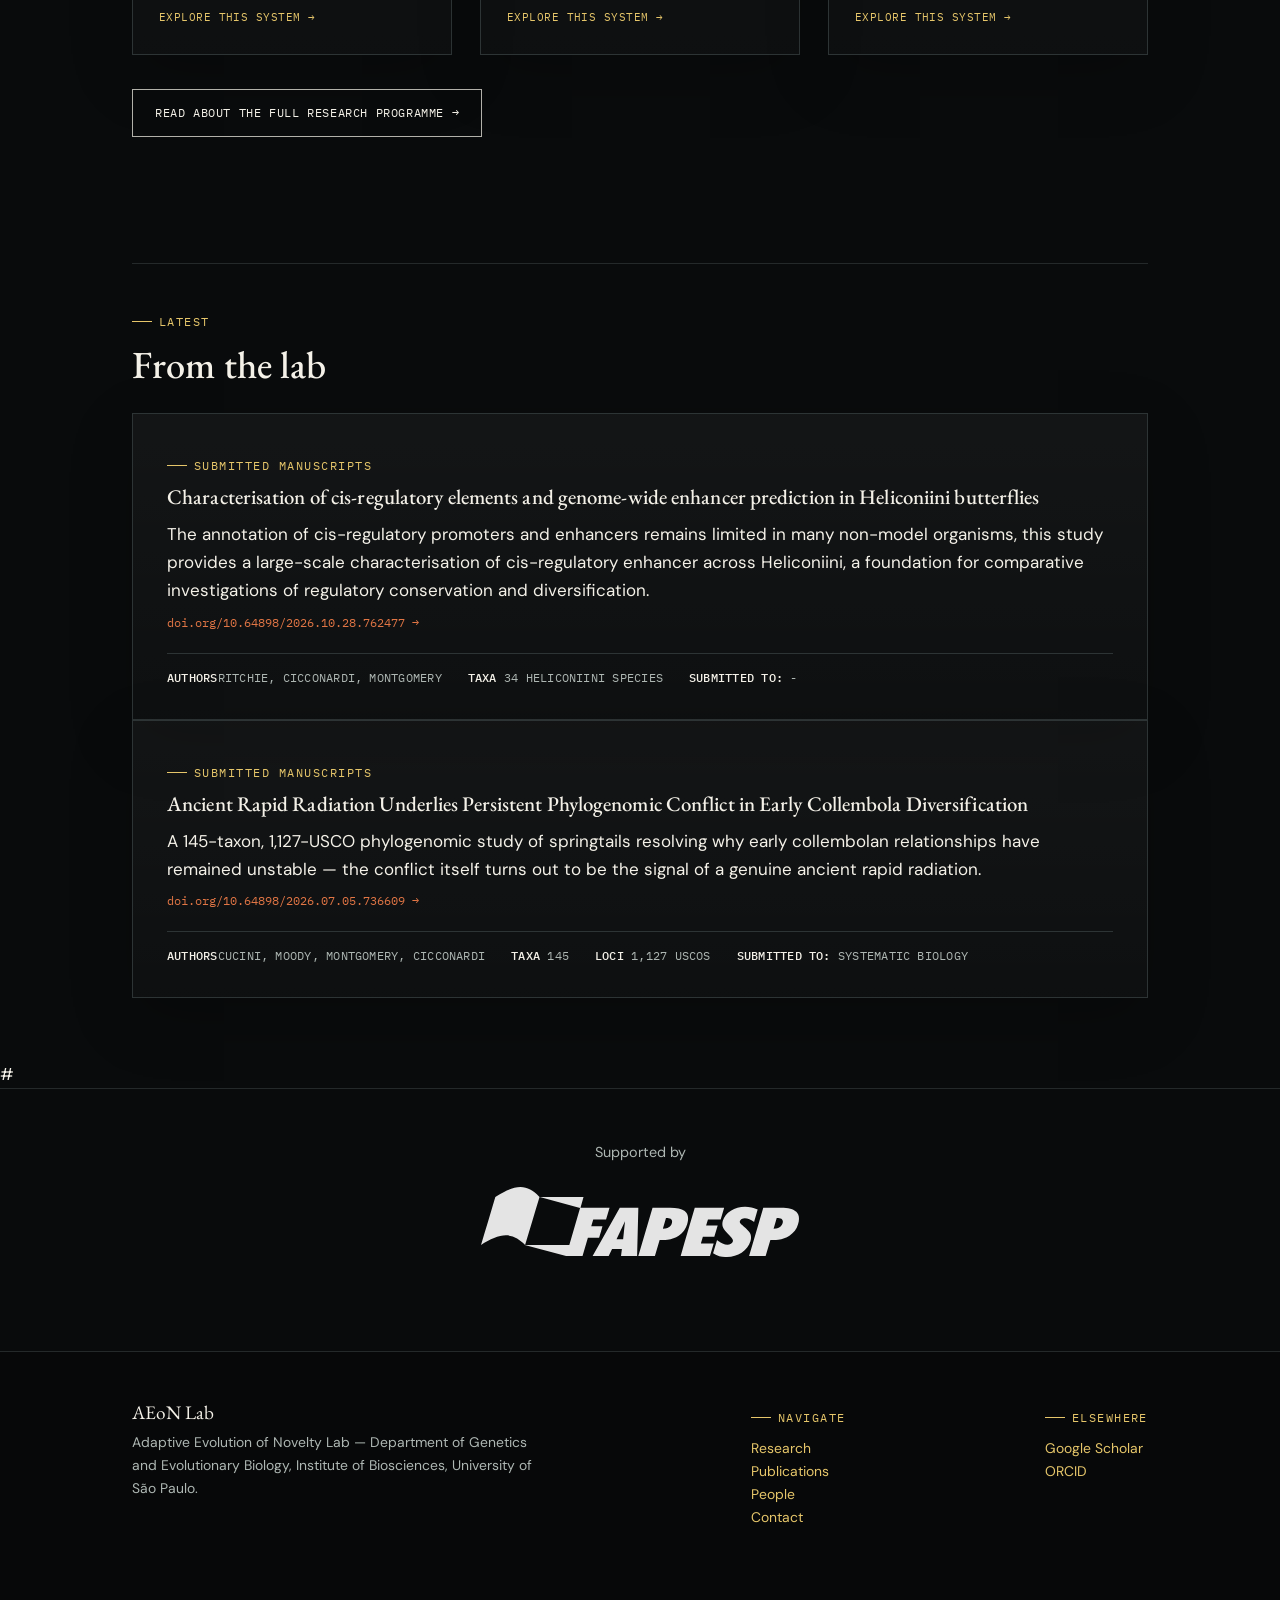
==== commit 39b0ea0b: "Update index.html" ====
--- a/index.html
+++ b/index.html
@@ -176,6 +176,7 @@
         <a class="doi" href="https://doi.org/10.64898/2026.10.28.762477" target="_blank" rel="noopener">doi.org/10.64898/2026.10.28.762477 →</a>
 
         <div class="specimen-row">
+          <span><b>Authors</b>Ritchie, Cicconardi, Montgomery</span>
           <span><b>Taxa</b> 34 Heliconiini species</span>
           <span><b>Submitted to:</b> -</span>
         </div>
@@ -198,6 +199,7 @@
         <a class="doi" href="https://doi.org/10.64898/2026.07.05.736609" target="_blank" rel="noopener">doi.org/10.64898/2026.07.05.736609 →</a>
 
         <div class="specimen-row">
+          <span><b>Authors</b>Cucini, Moody, Montgomery, Cicconardi</span>
           <span><b>Taxa</b> 145</span>
           <span><b>Loci</b> 1,127 USCOs</span>
           <span><b>Submitted to:</b> Systematic Biology</span>
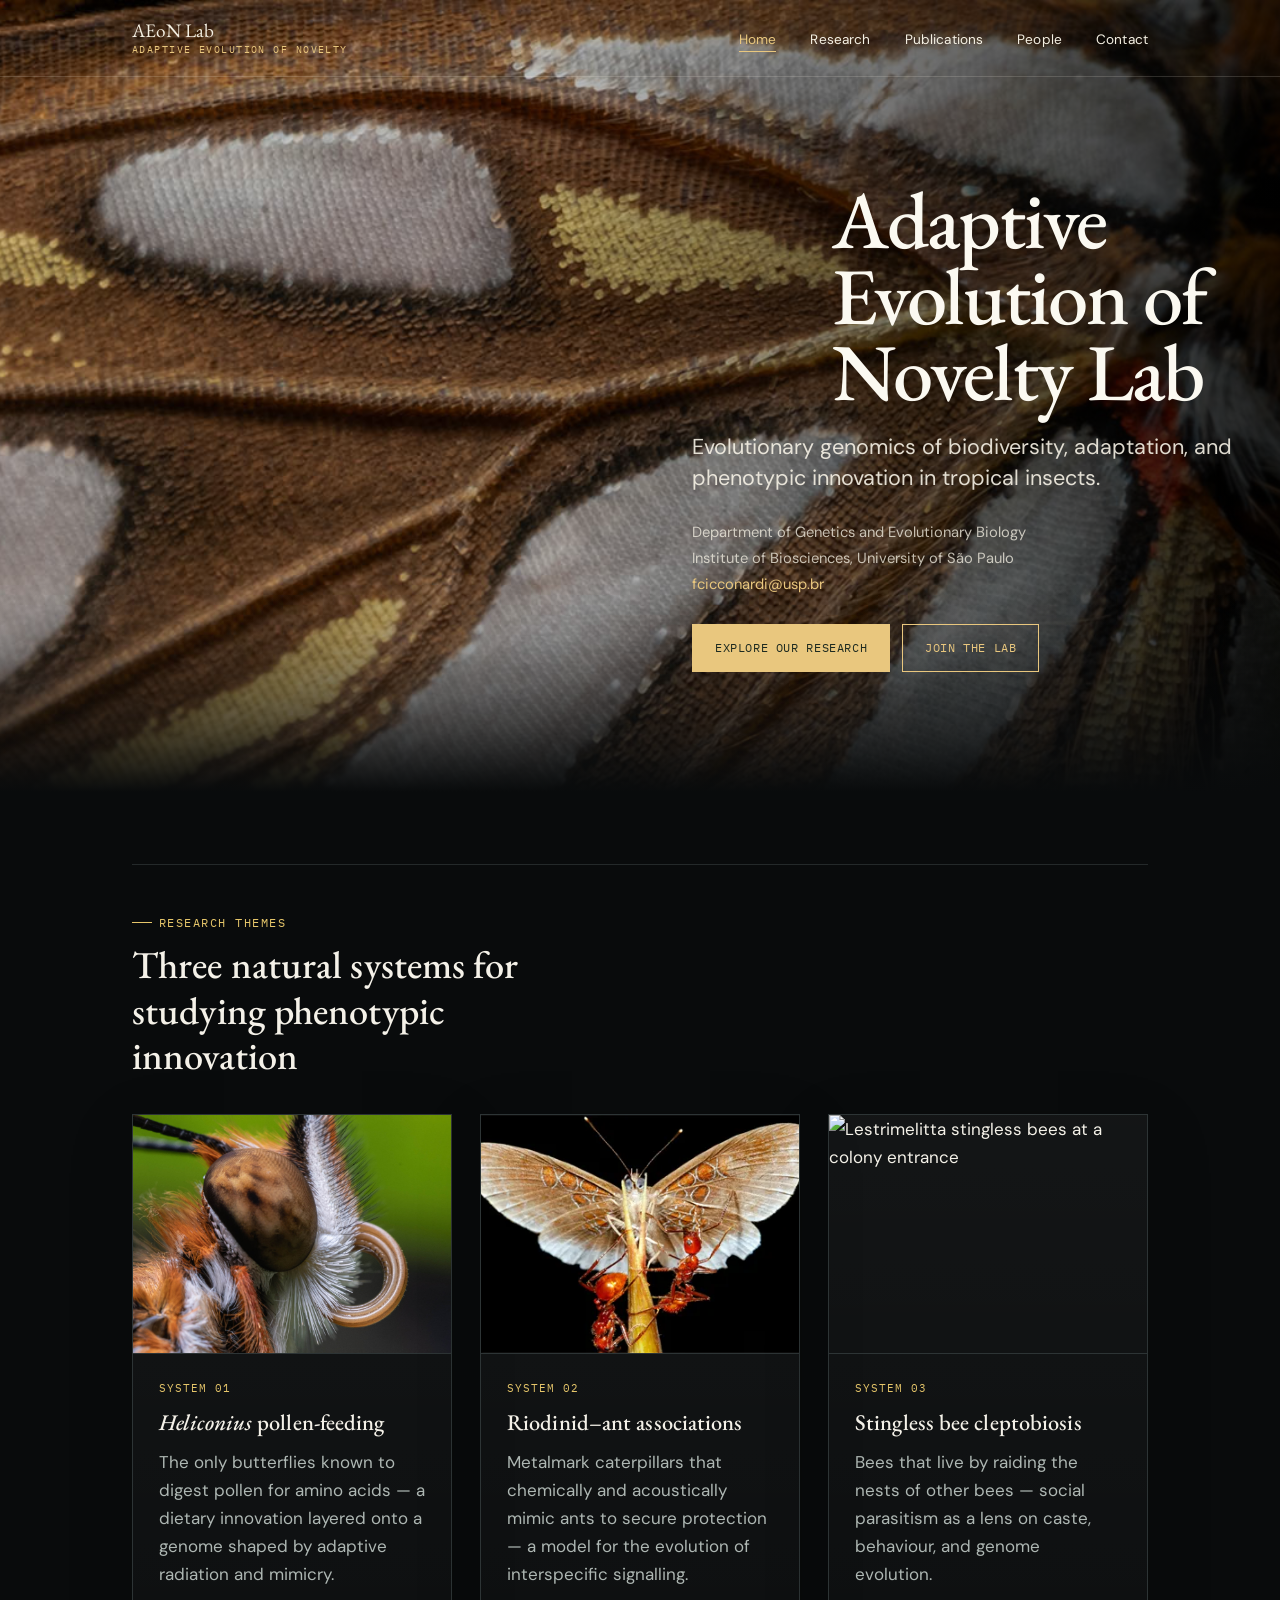
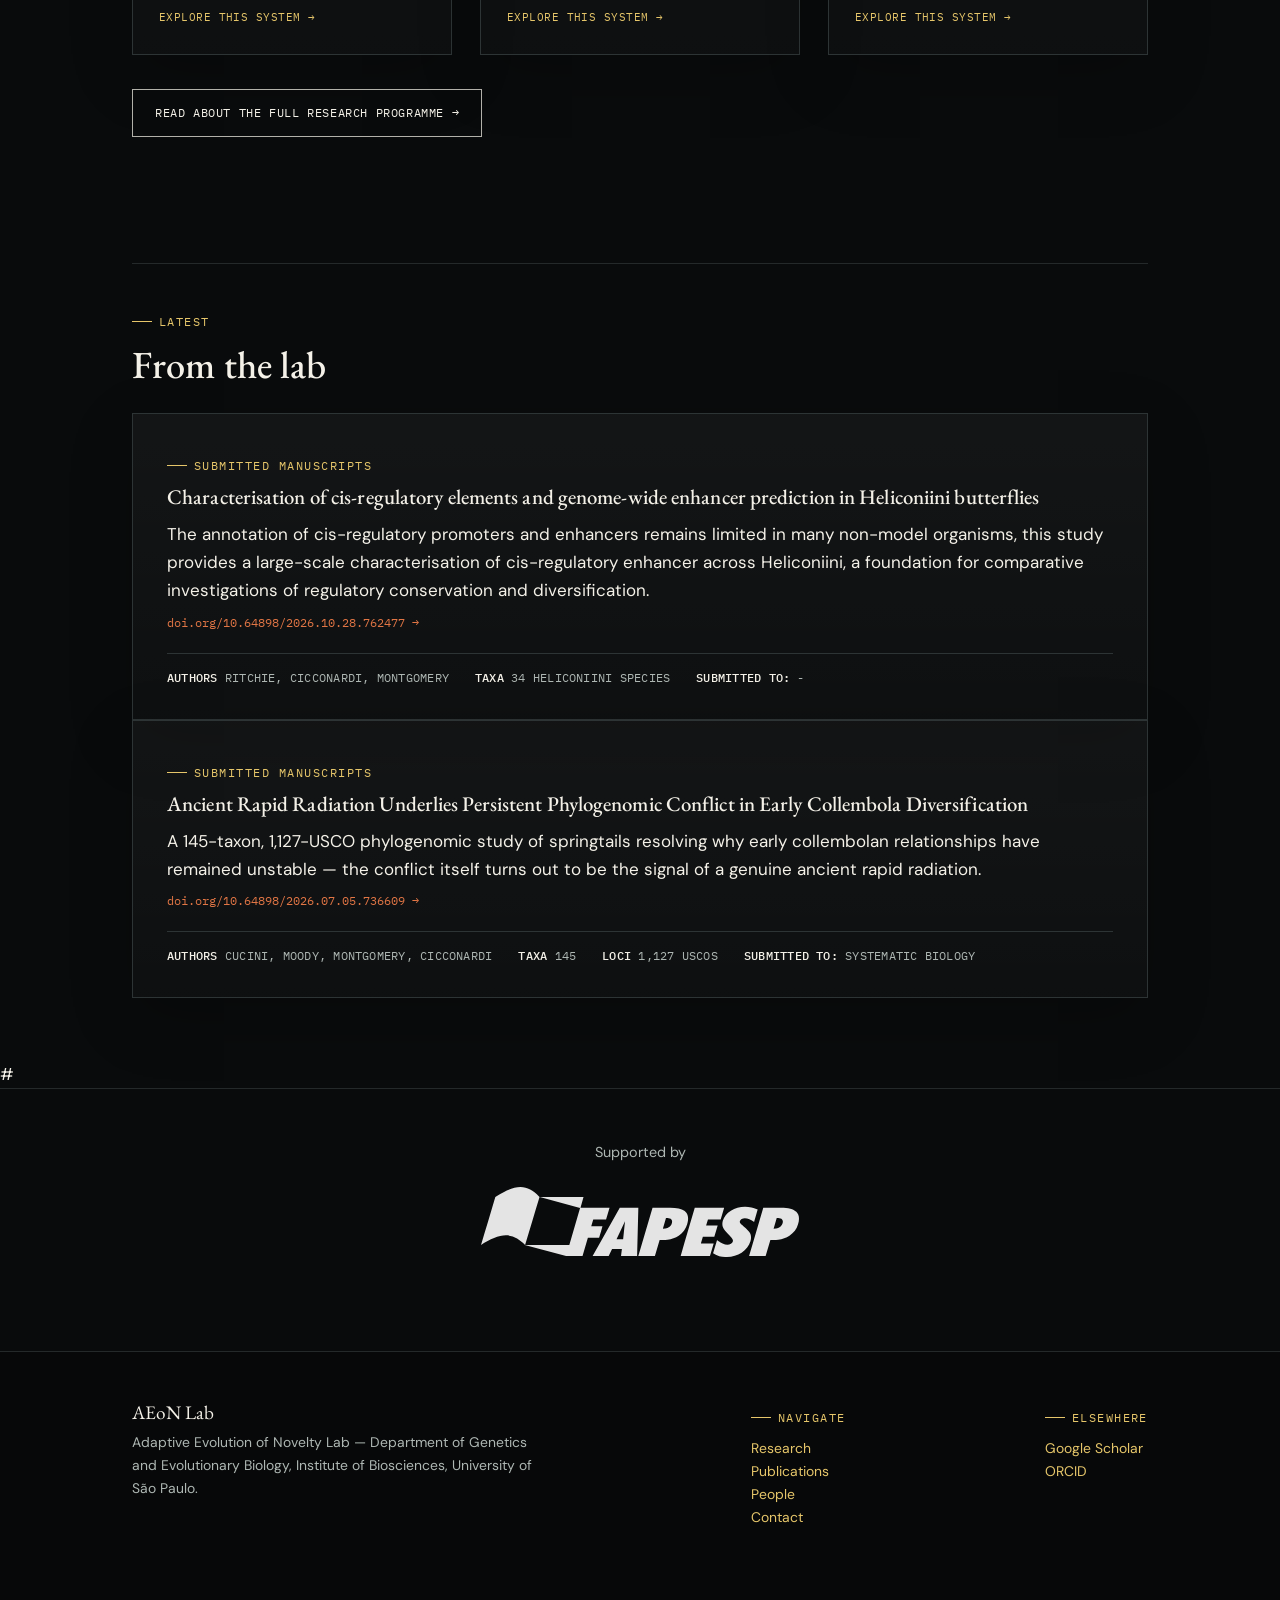
==== commit 2c9d0131: "Fix spacing in author names in index.html" ====
--- a/index.html
+++ b/index.html
@@ -176,7 +176,7 @@
         <a class="doi" href="https://doi.org/10.64898/2026.10.28.762477" target="_blank" rel="noopener">doi.org/10.64898/2026.10.28.762477 →</a>
 
         <div class="specimen-row">
-          <span><b>Authors</b>Ritchie, Cicconardi, Montgomery</span>
+          <span><b>Authors</b> Ritchie, Cicconardi, Montgomery</span>
           <span><b>Taxa</b> 34 Heliconiini species</span>
           <span><b>Submitted to:</b> -</span>
         </div>
@@ -199,7 +199,7 @@
         <a class="doi" href="https://doi.org/10.64898/2026.07.05.736609" target="_blank" rel="noopener">doi.org/10.64898/2026.07.05.736609 →</a>
 
         <div class="specimen-row">
-          <span><b>Authors</b>Cucini, Moody, Montgomery, Cicconardi</span>
+          <span><b>Authors</b> Cucini, Moody, Montgomery, Cicconardi</span>
           <span><b>Taxa</b> 145</span>
           <span><b>Loci</b> 1,127 USCOs</span>
           <span><b>Submitted to:</b> Systematic Biology</span>
